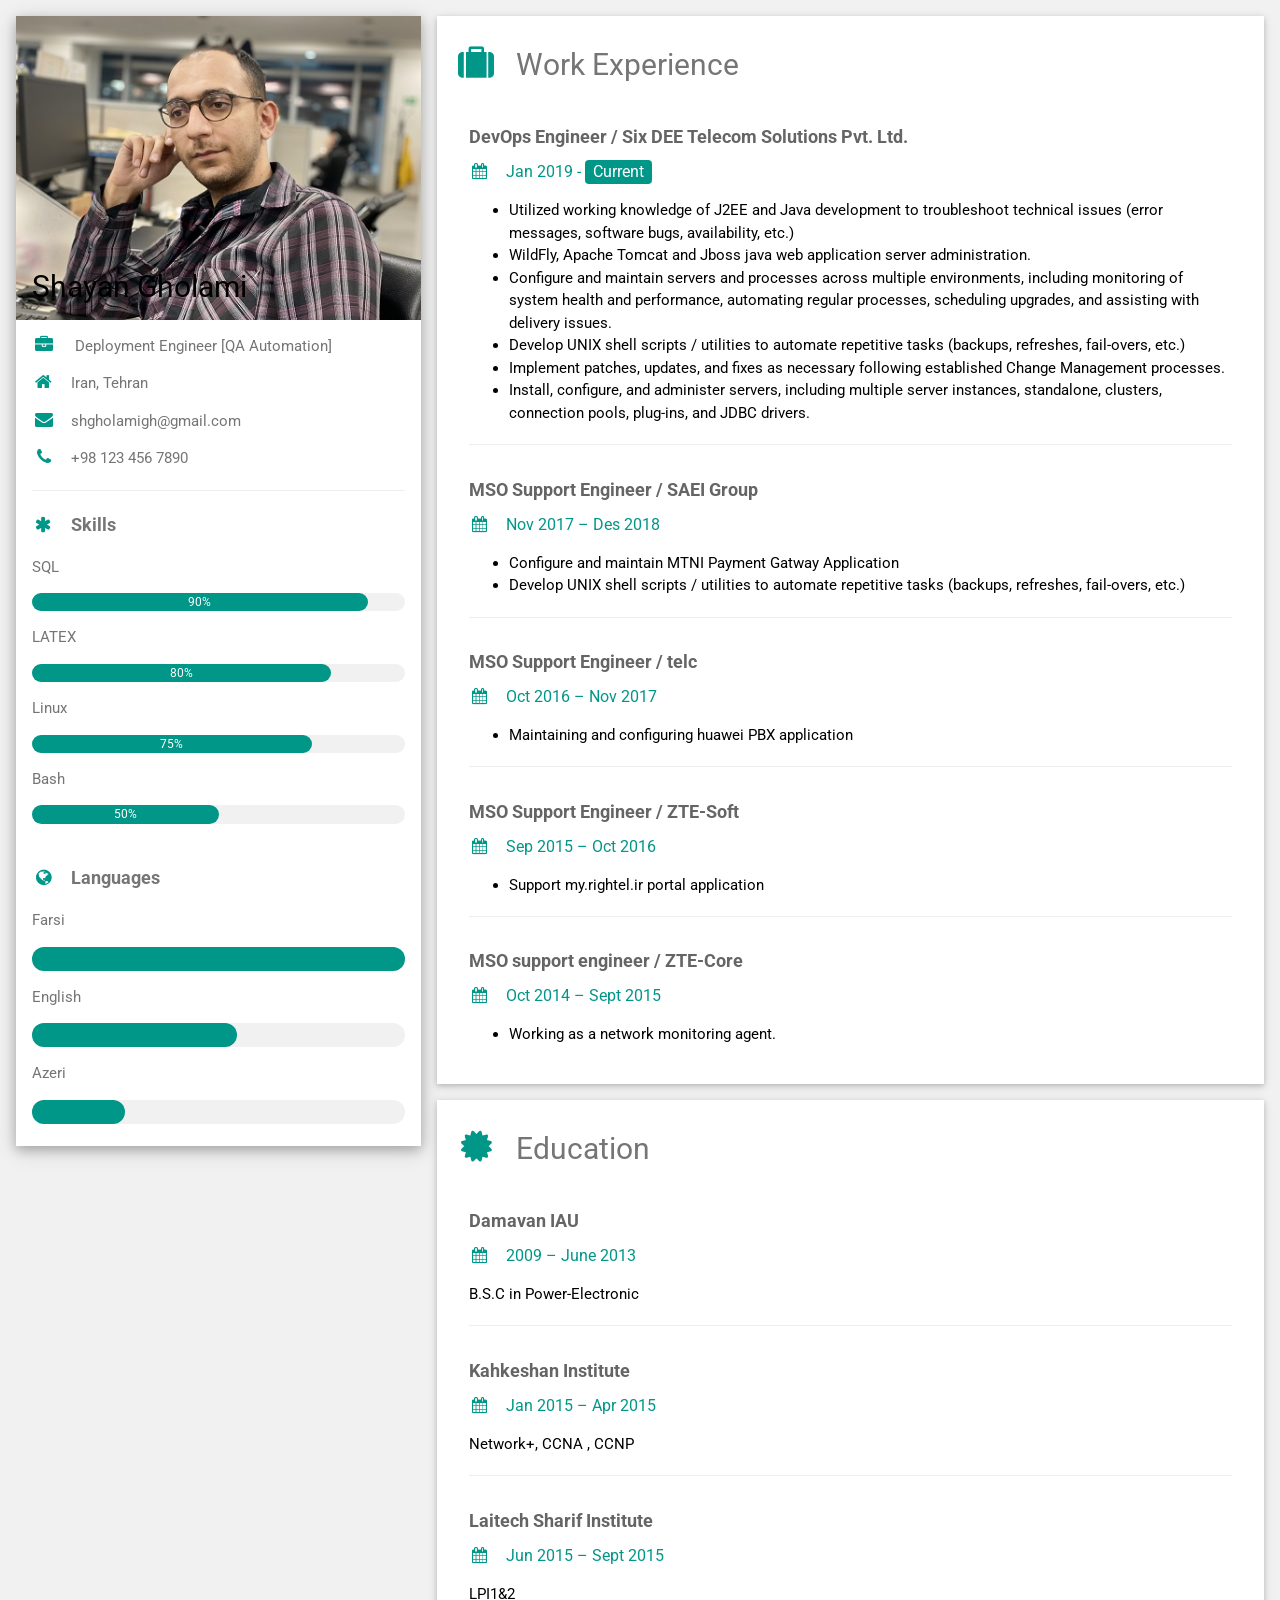
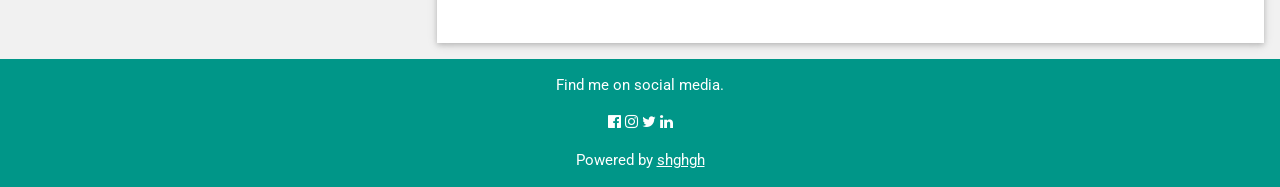
==== index.html @ d0a812c7 "sgg" ====
<!DOCTYPE html>
<html>
  <head>
    <link rel="apple-touch-icon" sizes="180x180" href="img/apple-touch-icon.png">
<link rel="icon" type="image/png" sizes="32x32" href="img/favicon-32x32.png">
<link rel="icon" type="image/png" sizes="16x16" href="img/favicon-16x16.png">
<link rel="manifest" href="/site.webmanifest">
  </head>
<title>sgg</title>
<meta charset="UTF-8">
<meta name="viewport" content="width=device-width, initial-scale=1">
<link rel="stylesheet" href="https://www.w3schools.com/w3css/4/w3.css">
<link rel='stylesheet' href='https://fonts.googleapis.com/css?family=Roboto'>
<link rel="stylesheet" href="https://cdnjs.cloudflare.com/ajax/libs/font-awesome/4.7.0/css/font-awesome.min.css">
<style>
html,body,h1,h2,h3,h4,h5,h6 {font-family: "Roboto", sans-serif}
</style>
<body class="w3-light-grey">

<!-- Page Container -->
<div class="w3-content w3-margin-top" style="max-width:1400px;">

  <!-- The Grid -->
  <div class="w3-row-padding">
  
    <!-- Left Column -->
    <div class="w3-third">
    
      <div class="w3-white w3-text-grey w3-card-4">
        <div class="w3-display-container">
          <img src="shghgh.jpg" style="width:100%" alt="Avatar">
          <div class="w3-display-bottomleft w3-container w3-text-black">
            <h2>Shayan Gholami</h2>
          </div>
        </div>
        <div class="w3-container">
          <p><i class="fa fa-briefcase fa-fw w3-margin-right w3-large w3-text-teal"></i> Deployment Engineer [QA Automation]</p>
          <p><i class="fa fa-home fa-fw w3-margin-right w3-large w3-text-teal"></i>Iran, Tehran</p>
          <p><i class="fa fa-envelope fa-fw w3-margin-right w3-large w3-text-teal"></i>shgholamigh@gmail.com</p>
          <p><i class="fa fa-phone fa-fw w3-margin-right w3-large w3-text-teal"></i>+98 123 456 7890</p>
          <hr>

          <p class="w3-large"><b><i class="fa fa-asterisk fa-fw w3-margin-right w3-text-teal"></i>Skills</b></p>
          <p>SQL</p>
          <div class="w3-light-grey w3-round-xlarge w3-small">
            <div class="w3-container w3-center w3-round-xlarge w3-teal" style="width:90%">90%</div>
          </div>
          <p>LATEX</p>
          <div class="w3-light-grey w3-round-xlarge w3-small">
            <div class="w3-container w3-center w3-round-xlarge w3-teal" style="width:80%">
              <div class="w3-center w3-text-white">80%</div>
            </div>
          </div>
          <p>Linux</p>
          <div class="w3-light-grey w3-round-xlarge w3-small">
            <div class="w3-container w3-center w3-round-xlarge w3-teal" style="width:75%">75%</div>
          </div>
          <p>Bash</p>
          <div class="w3-light-grey w3-round-xlarge w3-small">
            <div class="w3-container w3-center w3-round-xlarge w3-teal" style="width:50%">50%</div>
          </div>
          <br>

          <p class="w3-large w3-text-theme"><b><i class="fa fa-globe fa-fw w3-margin-right w3-text-teal"></i>Languages</b></p>
          <p>Farsi</p>
          <div class="w3-light-grey w3-round-xlarge">
            <div class="w3-round-xlarge w3-teal" style="height:24px;width:100%"></div>
          </div>
          <p>English</p>
          <div class="w3-light-grey w3-round-xlarge">
            <div class="w3-round-xlarge w3-teal" style="height:24px;width:55%"></div>
          </div>
          <p>Azeri</p>
          <div class="w3-light-grey w3-round-xlarge">
            <div class="w3-round-xlarge w3-teal" style="height:24px;width:25%"></div>
          </div>
          <br>
        </div>
      </div><br>

    <!-- End Left Column -->
    </div>

    <!-- Right Column -->
    <div class="w3-twothird">
    
      <div class="w3-container w3-card w3-white w3-margin-bottom">
        <h2 class="w3-text-grey w3-padding-16"><i class="fa fa-suitcase fa-fw w3-margin-right w3-xxlarge w3-text-teal"></i>Work Experience</h2>
        <div class="w3-container">
          <h5 class="w3-opacity"><b>DevOps Engineer / Six DEE Telecom Solutions Pvt. Ltd.</b></h5>
          <h6 class="w3-text-teal"><i class="fa fa-calendar fa-fw w3-margin-right"></i>Jan 2019 - <span class="w3-tag w3-teal w3-round">Current</span></h6>
          <p>
            <ul>
              <li>Utilized working knowledge of J2EE and Java development to troubleshoot technical issues (error messages, software bugs, availability, etc.)</li>
              <li>WildFly, Apache Tomcat and Jboss java web application server administration.</li>
              <li>Configure and maintain servers and processes across multiple environments, including monitoring of system health and performance, automating regular processes, scheduling upgrades, and assisting with delivery issues.</li>
              <li>Develop UNIX shell scripts / utilities to automate repetitive tasks (backups, refreshes, fail-overs, etc.)</li>
              <li>Implement patches, updates, and fixes as necessary following established Change Management processes.</li>
              <li>Install, configure, and administer servers, including multiple server instances, standalone, clusters, connection pools, plug-ins, and JDBC drivers.</li>
            </ul>
          </p>
          <hr>
        </div>
        <div class="w3-container">
          <h5 class="w3-opacity"><b>MSO Support Engineer / SAEI Group</b></h5>
          <h6 class="w3-text-teal"><i class="fa fa-calendar fa-fw w3-margin-right"></i>Nov 2017 – Des 2018</h6>
          <p>
            <ul>
              <li>Configure and maintain MTNI Payment Gatway Application</li>
              <li>Develop UNIX shell scripts / utilities to automate repetitive tasks (backups, refreshes, fail-overs, etc.)</li>
            </ul>
          </p>
          <hr>
        </div>
        <div class="w3-container">
          <h5 class="w3-opacity"><b>MSO Support Engineer / telc</b></h5>
          <h6 class="w3-text-teal"><i class="fa fa-calendar fa-fw w3-margin-right"></i>Oct 2016 – Nov 2017</h6>
          <p>
            <ul>
              <li>Maintaining and configuring huawei PBX application</li>
            </ul>
          </p>
          <hr>
        </div>
        <div class="w3-container">
          <h5 class="w3-opacity"><b>MSO Support Engineer / ZTE-Soft</b></h5>
          <h6 class="w3-text-teal"><i class="fa fa-calendar fa-fw w3-margin-right"></i>Sep 2015 – Oct 2016</h6>
          <p>
            <ul>
              <li>Support my.rightel.ir portal application</li>
            </ul>
          </p>
          <hr>
        </div>
        <div class="w3-container">
          <h5 class="w3-opacity"><b>MSO support engineer / ZTE-Core</b></h5>
          <h6 class="w3-text-teal"><i class="fa fa-calendar fa-fw w3-margin-right"></i>Oct 2014 – Sept 2015</h6>
          <p>
            <ul>
              <li>Working as a network monitoring agent.</li>
            </ul>
          </p><br>
        </div>
      </div>


      <div class="w3-container w3-card w3-white">
        <h2 class="w3-text-grey w3-padding-16"><i class="fa fa-certificate fa-fw w3-margin-right w3-xxlarge w3-text-teal"></i>Education</h2>
        <div class="w3-container">
          <h5 class="w3-opacity"><b>Damavan IAU</b></h5>
          <h6 class="w3-text-teal"><i class="fa fa-calendar fa-fw w3-margin-right"></i>2009 – June 2013</h6>
          <p>B.S.C in Power-Electronic</p>
          <hr>
        </div>
        <div class="w3-container">
          <h5 class="w3-opacity"><b>Kahkeshan Institute</b></h5>
          <h6 class="w3-text-teal"><i class="fa fa-calendar fa-fw w3-margin-right"></i>Jan 2015 – Apr 2015</h6>
          <p>Network+, CCNA , CCNP</p>
          <hr>
        </div>
        <div class="w3-container">
          <h5 class="w3-opacity"><b>Laitech Sharif Institute</b></h5>
          <h6 class="w3-text-teal"><i class="fa fa-calendar fa-fw w3-margin-right"></i>Jun 2015 – Sept 2015</h6>
          <p>LPI1&2</p><br>
        </div>
      </div>

    <!-- End Right Column -->
    </div>
    
  <!-- End Grid -->
  </div>
  
  <!-- End Page Container -->
</div>

<footer class="w3-container w3-teal w3-center w3-margin-top">
  <p>Find me on social media.</p>
  <i class="fa fa-facebook-official w3-hover-opacity"></i>
  <i class="fa fa-instagram w3-hover-opacity"></i>
  <!-- <i class="fa fa-snapchat w3-hover-opacity"></i> -->
  <!-- <i class="fa fa-pinterest-p w3-hover-opacity"></i> -->
  <i class="fa fa-twitter w3-hover-opacity"></i>
  <i class="fa fa-linkedin w3-hover-opacity"></i>
  <p>Powered by <a href="https://shghgh.ir/" target="_blank">shghgh</a></p>
</footer>

</body>
</html>
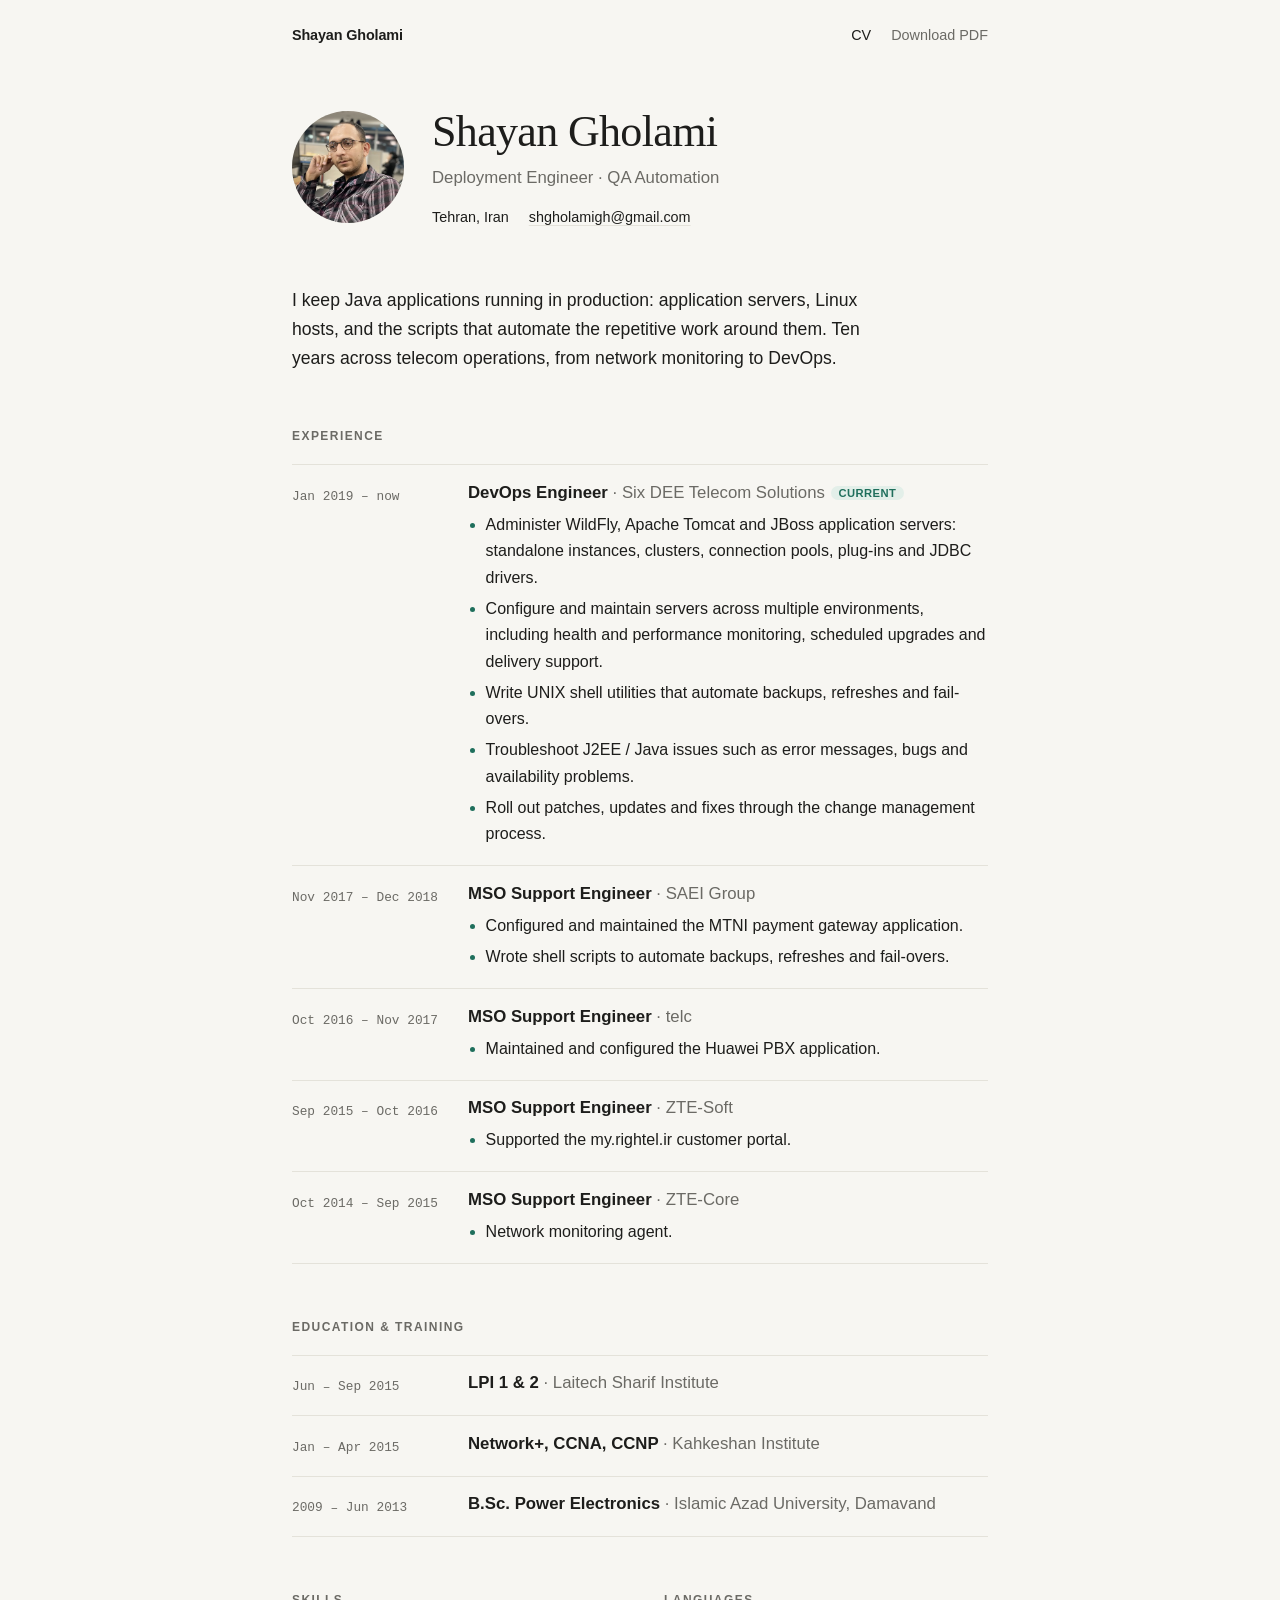
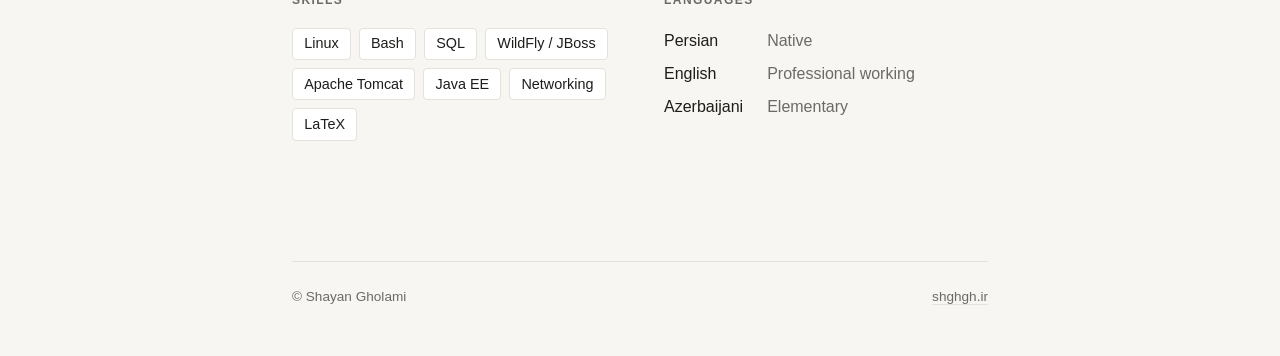
==== commit 494af579: "Rebuild CV as plain HTML/CSS with blog scaffold Drop w3.css, Font Awesome and Google Fonts; one shar" ====
--- a/index.html
+++ b/index.html
@@ -1,189 +1,178 @@
-<!DOCTYPE html>
-<html>
-  <head>
-    <link rel="apple-touch-icon" sizes="180x180" href="img/apple-touch-icon.png">
-<link rel="icon" type="image/png" sizes="32x32" href="img/favicon-32x32.png">
-<link rel="icon" type="image/png" sizes="16x16" href="img/favicon-16x16.png">
-<link rel="manifest" href="/site.webmanifest">
-  </head>
-<title>sgg</title>
-<meta charset="UTF-8">
-<meta name="viewport" content="width=device-width, initial-scale=1">
-<link rel="stylesheet" href="https://www.w3schools.com/w3css/4/w3.css">
-<link rel='stylesheet' href='https://fonts.googleapis.com/css?family=Roboto'>
-<link rel="stylesheet" href="https://cdnjs.cloudflare.com/ajax/libs/font-awesome/4.7.0/css/font-awesome.min.css">
-<style>
-html,body,h1,h2,h3,h4,h5,h6 {font-family: "Roboto", sans-serif}
-</style>
-<body class="w3-light-grey">
+<!doctype html>
+<html lang="en">
+<head>
+  <meta charset="utf-8">
+  <meta name="viewport" content="width=device-width, initial-scale=1">
+  <title>Shayan Gholami · Deployment Engineer</title>
+  <meta name="description" content="Shayan Gholami: deployment and DevOps engineer based in Tehran. Java application servers, Linux, automation.">
+  <meta name="color-scheme" content="light dark">
 
-<!-- Page Container -->
-<div class="w3-content w3-margin-top" style="max-width:1400px;">
+  <meta property="og:title" content="Shayan Gholami">
+  <meta property="og:description" content="Deployment Engineer · QA Automation · Tehran">
+  <meta property="og:type" content="profile">
+  <meta property="og:image" content="img/shayan.jpg">
 
-  <!-- The Grid -->
-  <div class="w3-row-padding">
-  
-    <!-- Left Column -->
-    <div class="w3-third">
-    
-      <div class="w3-white w3-text-grey w3-card-4">
-        <div class="w3-display-container">
-          <img src="shghgh.jpg" style="width:100%" alt="Avatar">
-          <div class="w3-display-bottomleft w3-container w3-text-black">
-            <h2>Shayan Gholami</h2>
-          </div>
-        </div>
-        <div class="w3-container">
-          <p><i class="fa fa-briefcase fa-fw w3-margin-right w3-large w3-text-teal"></i> Deployment Engineer [QA Automation]</p>
-          <p><i class="fa fa-home fa-fw w3-margin-right w3-large w3-text-teal"></i>Iran, Tehran</p>
-          <p><i class="fa fa-envelope fa-fw w3-margin-right w3-large w3-text-teal"></i>shgholamigh@gmail.com</p>
-          <p><i class="fa fa-phone fa-fw w3-margin-right w3-large w3-text-teal"></i>+98 123 456 7890</p>
-          <hr>
+  <link rel="icon" href="img/favicon.ico" sizes="any">
+  <link rel="icon" type="image/png" sizes="32x32" href="img/favicon-32x32.png">
+  <link rel="icon" type="image/png" sizes="16x16" href="img/favicon-16x16.png">
+  <link rel="apple-touch-icon" href="img/apple-touch-icon.png">
+  <link rel="manifest" href="img/site.webmanifest">
 
-          <p class="w3-large"><b><i class="fa fa-asterisk fa-fw w3-margin-right w3-text-teal"></i>Skills</b></p>
-          <p>SQL</p>
-          <div class="w3-light-grey w3-round-xlarge w3-small">
-            <div class="w3-container w3-center w3-round-xlarge w3-teal" style="width:90%">90%</div>
-          </div>
-          <p>LATEX</p>
-          <div class="w3-light-grey w3-round-xlarge w3-small">
-            <div class="w3-container w3-center w3-round-xlarge w3-teal" style="width:80%">
-              <div class="w3-center w3-text-white">80%</div>
-            </div>
-          </div>
-          <p>Linux</p>
-          <div class="w3-light-grey w3-round-xlarge w3-small">
-            <div class="w3-container w3-center w3-round-xlarge w3-teal" style="width:75%">75%</div>
-          </div>
-          <p>Bash</p>
-          <div class="w3-light-grey w3-round-xlarge w3-small">
-            <div class="w3-container w3-center w3-round-xlarge w3-teal" style="width:50%">50%</div>
-          </div>
-          <br>
+  <link rel="stylesheet" href="css/style.css">
+</head>
+<body>
 
-          <p class="w3-large w3-text-theme"><b><i class="fa fa-globe fa-fw w3-margin-right w3-text-teal"></i>Languages</b></p>
-          <p>Farsi</p>
-          <div class="w3-light-grey w3-round-xlarge">
-            <div class="w3-round-xlarge w3-teal" style="height:24px;width:100%"></div>
-          </div>
-          <p>English</p>
-          <div class="w3-light-grey w3-round-xlarge">
-            <div class="w3-round-xlarge w3-teal" style="height:24px;width:55%"></div>
-          </div>
-          <p>Azeri</p>
-          <div class="w3-light-grey w3-round-xlarge">
-            <div class="w3-round-xlarge w3-teal" style="height:24px;width:25%"></div>
-          </div>
-          <br>
-        </div>
-      </div><br>
+  <div class="wrap">
+    <header class="site-header">
+      <a class="home" href="/">Shayan Gholami</a>
+      <nav class="site-nav" aria-label="Main">
+        <a href="/" aria-current="page">CV</a>
+        <!-- Uncomment once the first post is live:
+        <a href="/blog/">Writing</a>
+        -->
+        <a href="#" onclick="window.print(); return false;" class="no-print">Download PDF</a>
+      </nav>
+    </header>
 
-    <!-- End Left Column -->
-    </div>
+    <main>
 
-    <!-- Right Column -->
-    <div class="w3-twothird">
-    
-      <div class="w3-container w3-card w3-white w3-margin-bottom">
-        <h2 class="w3-text-grey w3-padding-16"><i class="fa fa-suitcase fa-fw w3-margin-right w3-xxlarge w3-text-teal"></i>Work Experience</h2>
-        <div class="w3-container">
-          <h5 class="w3-opacity"><b>DevOps Engineer / Six DEE Telecom Solutions Pvt. Ltd.</b></h5>
-          <h6 class="w3-text-teal"><i class="fa fa-calendar fa-fw w3-margin-right"></i>Jan 2019 - <span class="w3-tag w3-teal w3-round">Current</span></h6>
-          <p>
-            <ul>
-              <li>Utilized working knowledge of J2EE and Java development to troubleshoot technical issues (error messages, software bugs, availability, etc.)</li>
-              <li>WildFly, Apache Tomcat and Jboss java web application server administration.</li>
-              <li>Configure and maintain servers and processes across multiple environments, including monitoring of system health and performance, automating regular processes, scheduling upgrades, and assisting with delivery issues.</li>
-              <li>Develop UNIX shell scripts / utilities to automate repetitive tasks (backups, refreshes, fail-overs, etc.)</li>
-              <li>Implement patches, updates, and fixes as necessary following established Change Management processes.</li>
-              <li>Install, configure, and administer servers, including multiple server instances, standalone, clusters, connection pools, plug-ins, and JDBC drivers.</li>
-            </ul>
-          </p>
-          <hr>
-        </div>
-        <div class="w3-container">
-          <h5 class="w3-opacity"><b>MSO Support Engineer / SAEI Group</b></h5>
-          <h6 class="w3-text-teal"><i class="fa fa-calendar fa-fw w3-margin-right"></i>Nov 2017 – Des 2018</h6>
-          <p>
-            <ul>
-              <li>Configure and maintain MTNI Payment Gatway Application</li>
-              <li>Develop UNIX shell scripts / utilities to automate repetitive tasks (backups, refreshes, fail-overs, etc.)</li>
-            </ul>
-          </p>
-          <hr>
-        </div>
-        <div class="w3-container">
-          <h5 class="w3-opacity"><b>MSO Support Engineer / telc</b></h5>
-          <h6 class="w3-text-teal"><i class="fa fa-calendar fa-fw w3-margin-right"></i>Oct 2016 – Nov 2017</h6>
-          <p>
-            <ul>
-              <li>Maintaining and configuring huawei PBX application</li>
-            </ul>
-          </p>
-          <hr>
-        </div>
-        <div class="w3-container">
-          <h5 class="w3-opacity"><b>MSO Support Engineer / ZTE-Soft</b></h5>
-          <h6 class="w3-text-teal"><i class="fa fa-calendar fa-fw w3-margin-right"></i>Sep 2015 – Oct 2016</h6>
-          <p>
-            <ul>
-              <li>Support my.rightel.ir portal application</li>
-            </ul>
-          </p>
-          <hr>
-        </div>
-        <div class="w3-container">
-          <h5 class="w3-opacity"><b>MSO support engineer / ZTE-Core</b></h5>
-          <h6 class="w3-text-teal"><i class="fa fa-calendar fa-fw w3-margin-right"></i>Oct 2014 – Sept 2015</h6>
-          <p>
-            <ul>
-              <li>Working as a network monitoring agent.</li>
-            </ul>
-          </p><br>
+      <div class="intro">
+        <img class="avatar" src="img/shayan.jpg" width="434" height="325" alt="Portrait of Shayan Gholami">
+        <div>
+          <h1>Shayan Gholami</h1>
+          <p class="role">Deployment Engineer · QA Automation</p>
+          <ul class="contact">
+            <li>Tehran, Iran</li>
+            <li><a href="mailto:shgholamigh@gmail.com">shgholamigh@gmail.com</a></li>
+            <!-- <li><a href="tel:+98...">+98 ...</a></li> -->
+            <!-- <li><a href="https://www.linkedin.com/in/...">LinkedIn</a></li> -->
+            <!-- <li><a href="https://github.com/...">GitHub</a></li> -->
+          </ul>
         </div>
       </div>
 
+      <p class="summary">
+        I keep Java applications running in production: application servers, Linux
+        hosts, and the scripts that automate the repetitive work around them. Ten years
+        across telecom operations, from network monitoring to DevOps.
+      </p>
 
-      <div class="w3-container w3-card w3-white">
-        <h2 class="w3-text-grey w3-padding-16"><i class="fa fa-certificate fa-fw w3-margin-right w3-xxlarge w3-text-teal"></i>Education</h2>
-        <div class="w3-container">
-          <h5 class="w3-opacity"><b>Damavan IAU</b></h5>
-          <h6 class="w3-text-teal"><i class="fa fa-calendar fa-fw w3-margin-right"></i>2009 – June 2013</h6>
-          <p>B.S.C in Power-Electronic</p>
-          <hr>
-        </div>
-        <div class="w3-container">
-          <h5 class="w3-opacity"><b>Kahkeshan Institute</b></h5>
-          <h6 class="w3-text-teal"><i class="fa fa-calendar fa-fw w3-margin-right"></i>Jan 2015 – Apr 2015</h6>
-          <p>Network+, CCNA , CCNP</p>
-          <hr>
-        </div>
-        <div class="w3-container">
-          <h5 class="w3-opacity"><b>Laitech Sharif Institute</b></h5>
-          <h6 class="w3-text-teal"><i class="fa fa-calendar fa-fw w3-margin-right"></i>Jun 2015 – Sept 2015</h6>
-          <p>LPI1&2</p><br>
-        </div>
+      <section aria-labelledby="experience">
+        <h2 id="experience">Experience</h2>
+
+        <article class="entry">
+          <span class="when"><time datetime="2019-01">Jan 2019</time> – now</span>
+          <div>
+            <h3>DevOps Engineer <span class="org">· Six DEE Telecom Solutions</span><span class="now">Current</span></h3>
+            <ul>
+              <li>Administer WildFly, Apache Tomcat and JBoss application servers: standalone instances, clusters, connection pools, plug-ins and JDBC drivers.</li>
+              <li>Configure and maintain servers across multiple environments, including health and performance monitoring, scheduled upgrades and delivery support.</li>
+              <li>Write UNIX shell utilities that automate backups, refreshes and fail-overs.</li>
+              <li>Troubleshoot J2EE / Java issues such as error messages, bugs and availability problems.</li>
+              <li>Roll out patches, updates and fixes through the change management process.</li>
+            </ul>
+          </div>
+        </article>
+
+        <article class="entry">
+          <span class="when"><time datetime="2017-11">Nov 2017</time> – <time datetime="2018-12">Dec 2018</time></span>
+          <div>
+            <h3>MSO Support Engineer <span class="org">· SAEI Group</span></h3>
+            <ul>
+              <li>Configured and maintained the MTNI payment gateway application.</li>
+              <li>Wrote shell scripts to automate backups, refreshes and fail-overs.</li>
+            </ul>
+          </div>
+        </article>
+
+        <article class="entry">
+          <span class="when"><time datetime="2016-10">Oct 2016</time> – <time datetime="2017-11">Nov 2017</time></span>
+          <div>
+            <h3>MSO Support Engineer <span class="org">· telc</span></h3>
+            <ul>
+              <li>Maintained and configured the Huawei PBX application.</li>
+            </ul>
+          </div>
+        </article>
+
+        <article class="entry">
+          <span class="when"><time datetime="2015-09">Sep 2015</time> – <time datetime="2016-10">Oct 2016</time></span>
+          <div>
+            <h3>MSO Support Engineer <span class="org">· ZTE-Soft</span></h3>
+            <ul>
+              <li>Supported the my.rightel.ir customer portal.</li>
+            </ul>
+          </div>
+        </article>
+
+        <article class="entry">
+          <span class="when"><time datetime="2014-10">Oct 2014</time> – <time datetime="2015-09">Sep 2015</time></span>
+          <div>
+            <h3>MSO Support Engineer <span class="org">· ZTE-Core</span></h3>
+            <ul>
+              <li>Network monitoring agent.</li>
+            </ul>
+          </div>
+        </article>
+      </section>
+
+      <section aria-labelledby="education">
+        <h2 id="education">Education &amp; Training</h2>
+
+        <article class="entry">
+          <span class="when"><time datetime="2015-06">Jun</time> – <time datetime="2015-09">Sep 2015</time></span>
+          <div>
+            <h3>LPI 1 &amp; 2 <span class="org">· Laitech Sharif Institute</span></h3>
+          </div>
+        </article>
+
+        <article class="entry">
+          <span class="when"><time datetime="2015-01">Jan</time> – <time datetime="2015-04">Apr 2015</time></span>
+          <div>
+            <h3>Network+, CCNA, CCNP <span class="org">· Kahkeshan Institute</span></h3>
+          </div>
+        </article>
+
+        <article class="entry">
+          <span class="when"><time datetime="2009">2009</time> – <time datetime="2013-06">Jun 2013</time></span>
+          <div>
+            <h3>B.Sc. Power Electronics <span class="org">· Islamic Azad University, Damavand</span></h3>
+          </div>
+        </article>
+      </section>
+
+      <div class="columns">
+        <section aria-labelledby="skills">
+          <h2 id="skills">Skills</h2>
+          <ul class="tags">
+            <li>Linux</li>
+            <li>Bash</li>
+            <li>SQL</li>
+            <li>WildFly / JBoss</li>
+            <li>Apache Tomcat</li>
+            <li>Java EE</li>
+            <li>Networking</li>
+            <li>LaTeX</li>
+          </ul>
+        </section>
+
+        <section aria-labelledby="languages">
+          <h2 id="languages">Languages</h2>
+          <dl class="pairs">
+            <dt>Persian</dt><dd>Native</dd>
+            <dt>English</dt><dd>Professional working</dd>
+            <dt>Azerbaijani</dt><dd>Elementary</dd>
+          </dl>
+        </section>
       </div>
 
-    <!-- End Right Column -->
-    </div>
-    
-  <!-- End Grid -->
+    </main>
+
+    <footer class="site-footer">
+      <span>© Shayan Gholami</span>
+      <a href="https://shghgh.ir/">shghgh.ir</a>
+    </footer>
   </div>
-  
-  <!-- End Page Container -->
-</div>
-
-<footer class="w3-container w3-teal w3-center w3-margin-top">
-  <p>Find me on social media.</p>
-  <i class="fa fa-facebook-official w3-hover-opacity"></i>
-  <i class="fa fa-instagram w3-hover-opacity"></i>
-  <!-- <i class="fa fa-snapchat w3-hover-opacity"></i> -->
-  <!-- <i class="fa fa-pinterest-p w3-hover-opacity"></i> -->
-  <i class="fa fa-twitter w3-hover-opacity"></i>
-  <i class="fa fa-linkedin w3-hover-opacity"></i>
-  <p>Powered by <a href="https://shghgh.ir/" target="_blank">shghgh</a></p>
-</footer>
 
 </body>
 </html>
--- a/css/style.css
+++ b/css/style.css
@@ -0,0 +1,330 @@
+/* ----------------------------------------------------------------------------
+   Shayan Gholami — site styles
+   One stylesheet for every page (cv, blog index, posts). No frameworks.
+---------------------------------------------------------------------------- */
+
+:root {
+  --bg: #f7f6f2;
+  --surface: #ffffff;
+  --text: #1d1d1b;
+  --muted: #6b6a65;
+  --line: #e4e2da;
+  --accent: #1f6f5c;
+  --accent-soft: #e3efe9;
+
+  --sans: ui-sans-serif, -apple-system, BlinkMacSystemFont, "Segoe UI", Roboto, "Helvetica Neue", Arial, sans-serif;
+  --serif: "Iowan Old Style", "Palatino Linotype", Palatino, Georgia, serif;
+  --mono: ui-monospace, "SF Mono", Menlo, Consolas, monospace;
+
+  --measure: 46rem;
+  --gutter: 1.25rem;
+}
+
+@media (prefers-color-scheme: dark) {
+  :root {
+    --bg: #151614;
+    --surface: #1c1d1b;
+    --text: #e8e6df;
+    --muted: #9a988f;
+    --line: #2d2e2b;
+    --accent: #6cc3a7;
+    --accent-soft: #1f2e29;
+  }
+}
+
+/* Reset ------------------------------------------------------------------- */
+
+*, *::before, *::after { box-sizing: border-box; }
+* { margin: 0; }
+img { display: block; max-width: 100%; height: auto; }
+
+html { -webkit-text-size-adjust: 100%; }
+
+body {
+  background: var(--bg);
+  color: var(--text);
+  font: 400 1rem/1.65 var(--sans);
+  -webkit-font-smoothing: antialiased;
+  text-rendering: optimizeLegibility;
+}
+
+a {
+  color: inherit;
+  text-decoration: underline;
+  text-decoration-color: var(--line);
+  text-underline-offset: 0.2em;
+  transition: text-decoration-color 0.15s;
+}
+a:hover { text-decoration-color: var(--accent); }
+
+:focus-visible {
+  outline: 2px solid var(--accent);
+  outline-offset: 3px;
+  border-radius: 2px;
+}
+
+::selection { background: var(--accent-soft); }
+
+/* Layout ------------------------------------------------------------------ */
+
+.wrap {
+  max-width: var(--measure);
+  margin-inline: auto;
+  padding-inline: var(--gutter);
+}
+
+.site-header {
+  display: flex;
+  justify-content: space-between;
+  align-items: center;
+  gap: 1rem;
+  padding-block: 1.5rem;
+  font-size: 0.9rem;
+}
+
+.site-header .home {
+  font-weight: 600;
+  text-decoration: none;
+  letter-spacing: -0.01em;
+}
+
+.site-nav { display: flex; gap: 1.25rem; }
+.site-nav a { color: var(--muted); text-decoration: none; }
+.site-nav a:hover,
+.site-nav a[aria-current="page"] { color: var(--text); }
+
+main { padding-block: 2rem 4rem; }
+
+.site-footer {
+  border-top: 1px solid var(--line);
+  padding-block: 1.5rem 3rem;
+  color: var(--muted);
+  font-size: 0.85rem;
+  display: flex;
+  flex-wrap: wrap;
+  justify-content: space-between;
+  gap: 0.5rem;
+}
+
+/* Typography -------------------------------------------------------------- */
+
+h1, h2, h3 { line-height: 1.25; font-weight: 600; }
+
+h1 {
+  font-family: var(--serif);
+  font-size: clamp(2rem, 5vw, 2.75rem);
+  font-weight: 500;
+  letter-spacing: -0.015em;
+}
+
+h2 {
+  font-size: 0.75rem;
+  text-transform: uppercase;
+  letter-spacing: 0.12em;
+  color: var(--muted);
+  margin-bottom: 1.25rem;
+}
+
+h3 { font-size: 1.05rem; }
+
+p + p { margin-top: 1em; }
+
+.muted { color: var(--muted); }
+
+/* Intro ------------------------------------------------------------------- */
+
+.intro {
+  display: grid;
+  grid-template-columns: auto 1fr;
+  gap: 1.75rem;
+  align-items: center;
+  margin-bottom: 3.5rem;
+}
+
+.avatar {
+  width: 112px;
+  height: 112px;
+  border-radius: 50%;
+  object-fit: cover;
+  object-position: 50% 30%;
+  background: var(--line);
+}
+
+.role {
+  margin-top: 0.35rem;
+  font-size: 1.05rem;
+  color: var(--muted);
+}
+
+.contact {
+  list-style: none;
+  padding: 0;
+  display: flex;
+  flex-wrap: wrap;
+  gap: 0.25rem 1.25rem;
+  margin-top: 0.9rem;
+  font-size: 0.9rem;
+}
+
+.summary {
+  font-size: 1.1rem;
+  max-width: 38rem;
+  margin-bottom: 3.5rem;
+}
+
+/* Sections ---------------------------------------------------------------- */
+
+section { margin-bottom: 3.5rem; }
+
+/* A dated entry: date in the left column, content on the right. */
+.entry {
+  display: grid;
+  grid-template-columns: 9.5rem 1fr;
+  gap: 0.25rem 1.5rem;
+  padding-block: 1.1rem;
+  border-top: 1px solid var(--line);
+}
+.entry:last-child { border-bottom: 1px solid var(--line); }
+
+.entry time,
+.entry .when {
+  font-family: var(--mono);
+  font-size: 0.8rem;
+  color: var(--muted);
+  padding-top: 0.2rem;
+  white-space: nowrap;
+}
+
+.entry .org { color: var(--muted); font-weight: 400; }
+
+.entry ul {
+  margin-top: 0.5rem;
+  padding-left: 1.1rem;
+}
+.entry li + li { margin-top: 0.3rem; }
+.entry li::marker { color: var(--accent); }
+
+.entry p { margin-top: 0.25rem; }
+
+.now {
+  display: inline-block;
+  margin-left: 0.4rem;
+  padding: 0 0.45rem;
+  border-radius: 999px;
+  background: var(--accent-soft);
+  color: var(--accent);
+  font-family: var(--sans);
+  font-size: 0.7rem;
+  font-weight: 600;
+  letter-spacing: 0.04em;
+  text-transform: uppercase;
+  vertical-align: 1px;
+}
+
+/* Skills & languages ------------------------------------------------------ */
+
+.columns {
+  display: grid;
+  grid-template-columns: repeat(auto-fit, minmax(14rem, 1fr));
+  gap: 0 3rem;
+}
+
+.tags {
+  list-style: none;
+  padding: 0;
+  display: flex;
+  flex-wrap: wrap;
+  gap: 0.5rem;
+}
+.tags li {
+  padding: 0.2rem 0.7rem;
+  border: 1px solid var(--line);
+  border-radius: 4px;
+  background: var(--surface);
+  font-size: 0.9rem;
+}
+
+.pairs {
+  display: grid;
+  grid-template-columns: auto 1fr;
+  gap: 0.4rem 1.5rem;
+}
+.pairs dd { color: var(--muted); }
+
+/* Blog -------------------------------------------------------------------- */
+
+.post-list { list-style: none; padding: 0; }
+.post-list li {
+  display: grid;
+  grid-template-columns: 7rem 1fr;
+  gap: 1.5rem;
+  padding-block: 0.75rem;
+  border-top: 1px solid var(--line);
+}
+.post-list time { font-family: var(--mono); font-size: 0.8rem; color: var(--muted); padding-top: 0.2rem; }
+
+.post header { margin-bottom: 2.5rem; }
+.post header time { display: block; margin-top: 0.6rem; font-family: var(--mono); font-size: 0.85rem; color: var(--muted); }
+
+.prose { font-size: 1.075rem; line-height: 1.75; }
+.prose > * + * { margin-top: 1.2em; }
+.prose h2 {
+  font-size: 1.35rem;
+  text-transform: none;
+  letter-spacing: -0.01em;
+  color: var(--text);
+  margin: 2.2em 0 0;
+}
+.prose ul, .prose ol { padding-left: 1.3rem; }
+.prose blockquote {
+  border-left: 2px solid var(--accent);
+  padding-left: 1rem;
+  color: var(--muted);
+}
+.prose code {
+  font-family: var(--mono);
+  font-size: 0.88em;
+  background: var(--accent-soft);
+  padding: 0.1em 0.35em;
+  border-radius: 3px;
+}
+.prose pre {
+  background: var(--surface);
+  border: 1px solid var(--line);
+  border-radius: 6px;
+  padding: 1rem;
+  overflow-x: auto;
+  font-size: 0.875rem;
+  line-height: 1.55;
+}
+.prose pre code { background: none; padding: 0; }
+
+/* Small screens ----------------------------------------------------------- */
+
+@media (max-width: 600px) {
+  .intro { grid-template-columns: 1fr; gap: 1.25rem; }
+  .avatar { width: 88px; height: 88px; }
+  .entry,
+  .post-list li { grid-template-columns: 1fr; gap: 0.15rem; }
+}
+
+/* Print: the CV should come out clean on paper / PDF ---------------------- */
+
+@media print {
+  :root {
+    --bg: #fff;
+    --surface: #fff;
+    --text: #000;
+    --muted: #444;
+    --line: #ccc;
+    --accent: #000;
+    --accent-soft: #eee;
+  }
+  @page { margin: 14mm 16mm; }
+  body { font-size: 10pt; }
+  .site-header, .site-footer, .no-print { display: none; }
+  main { padding: 0; }
+  section, .summary, .intro { margin-bottom: 1.5rem; }
+  .entry { break-inside: avoid; padding-block: 0.6rem; }
+  a { text-decoration: none; }
+}
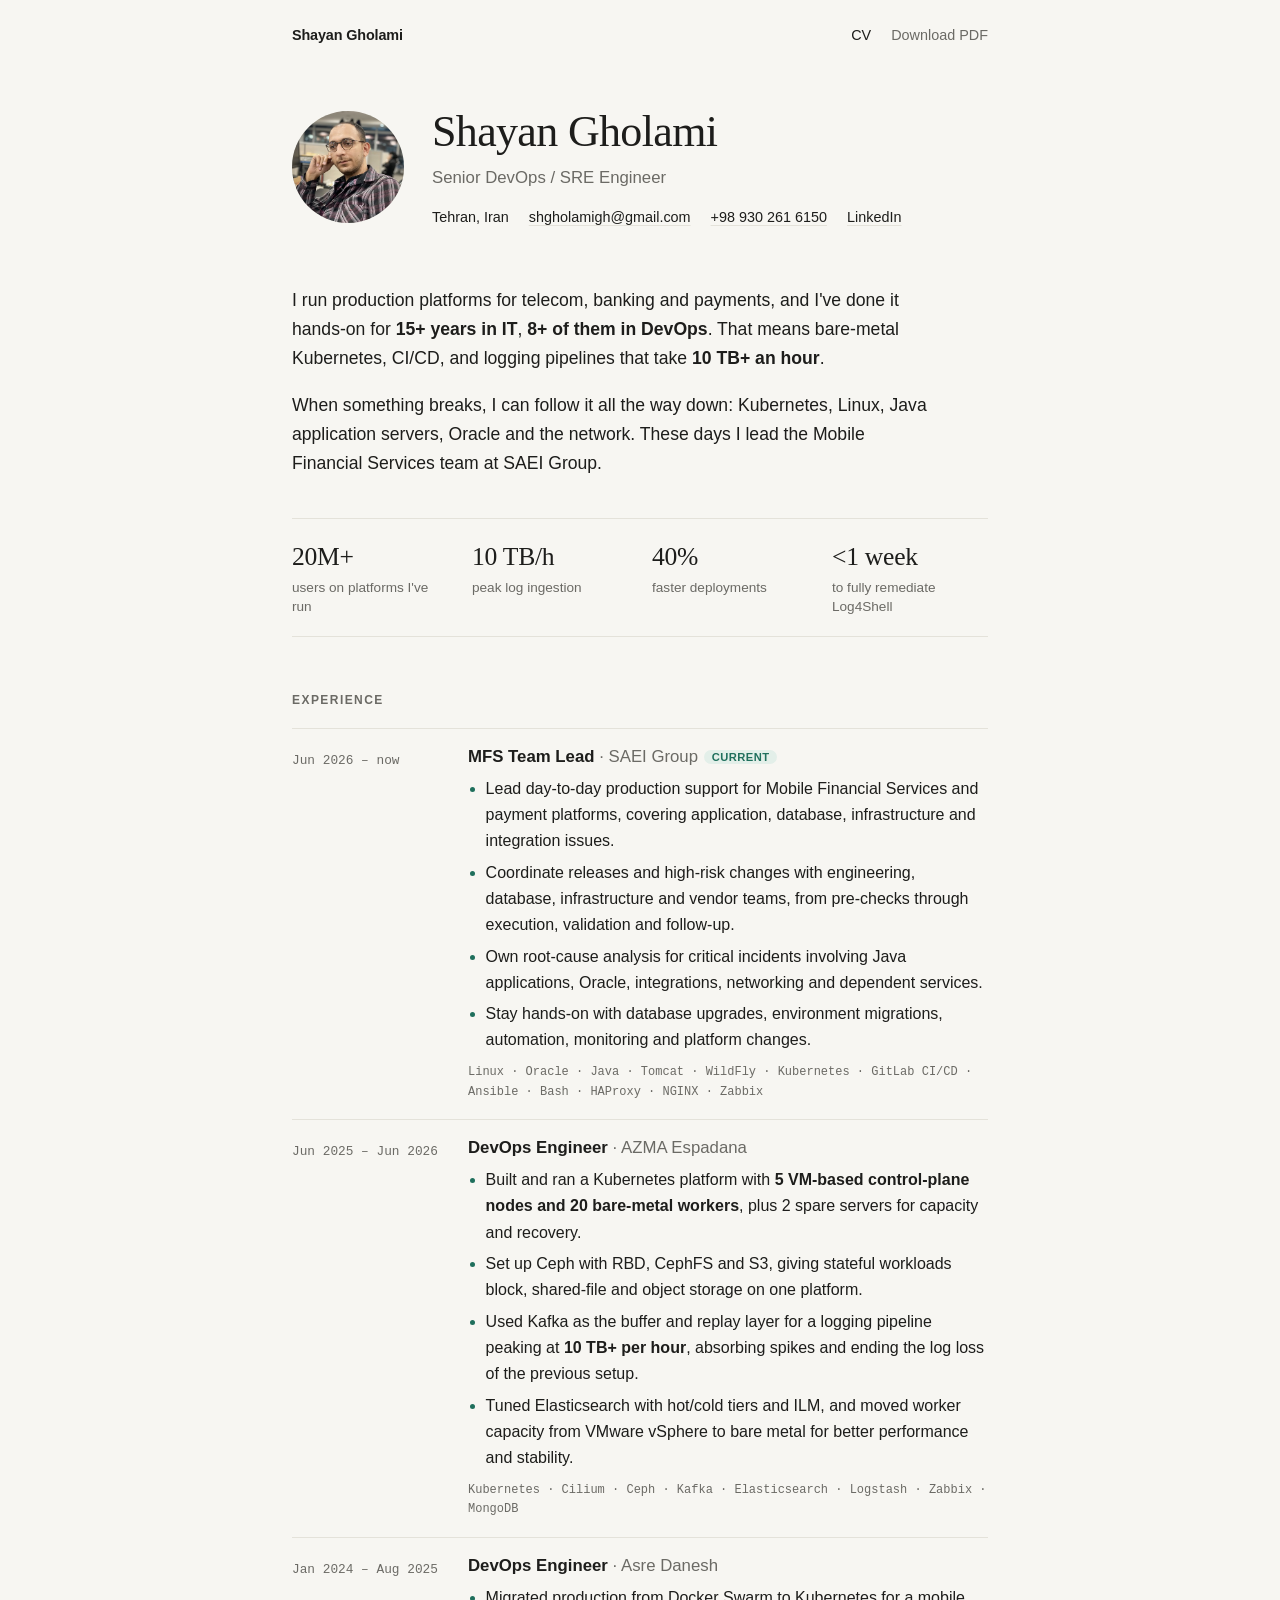
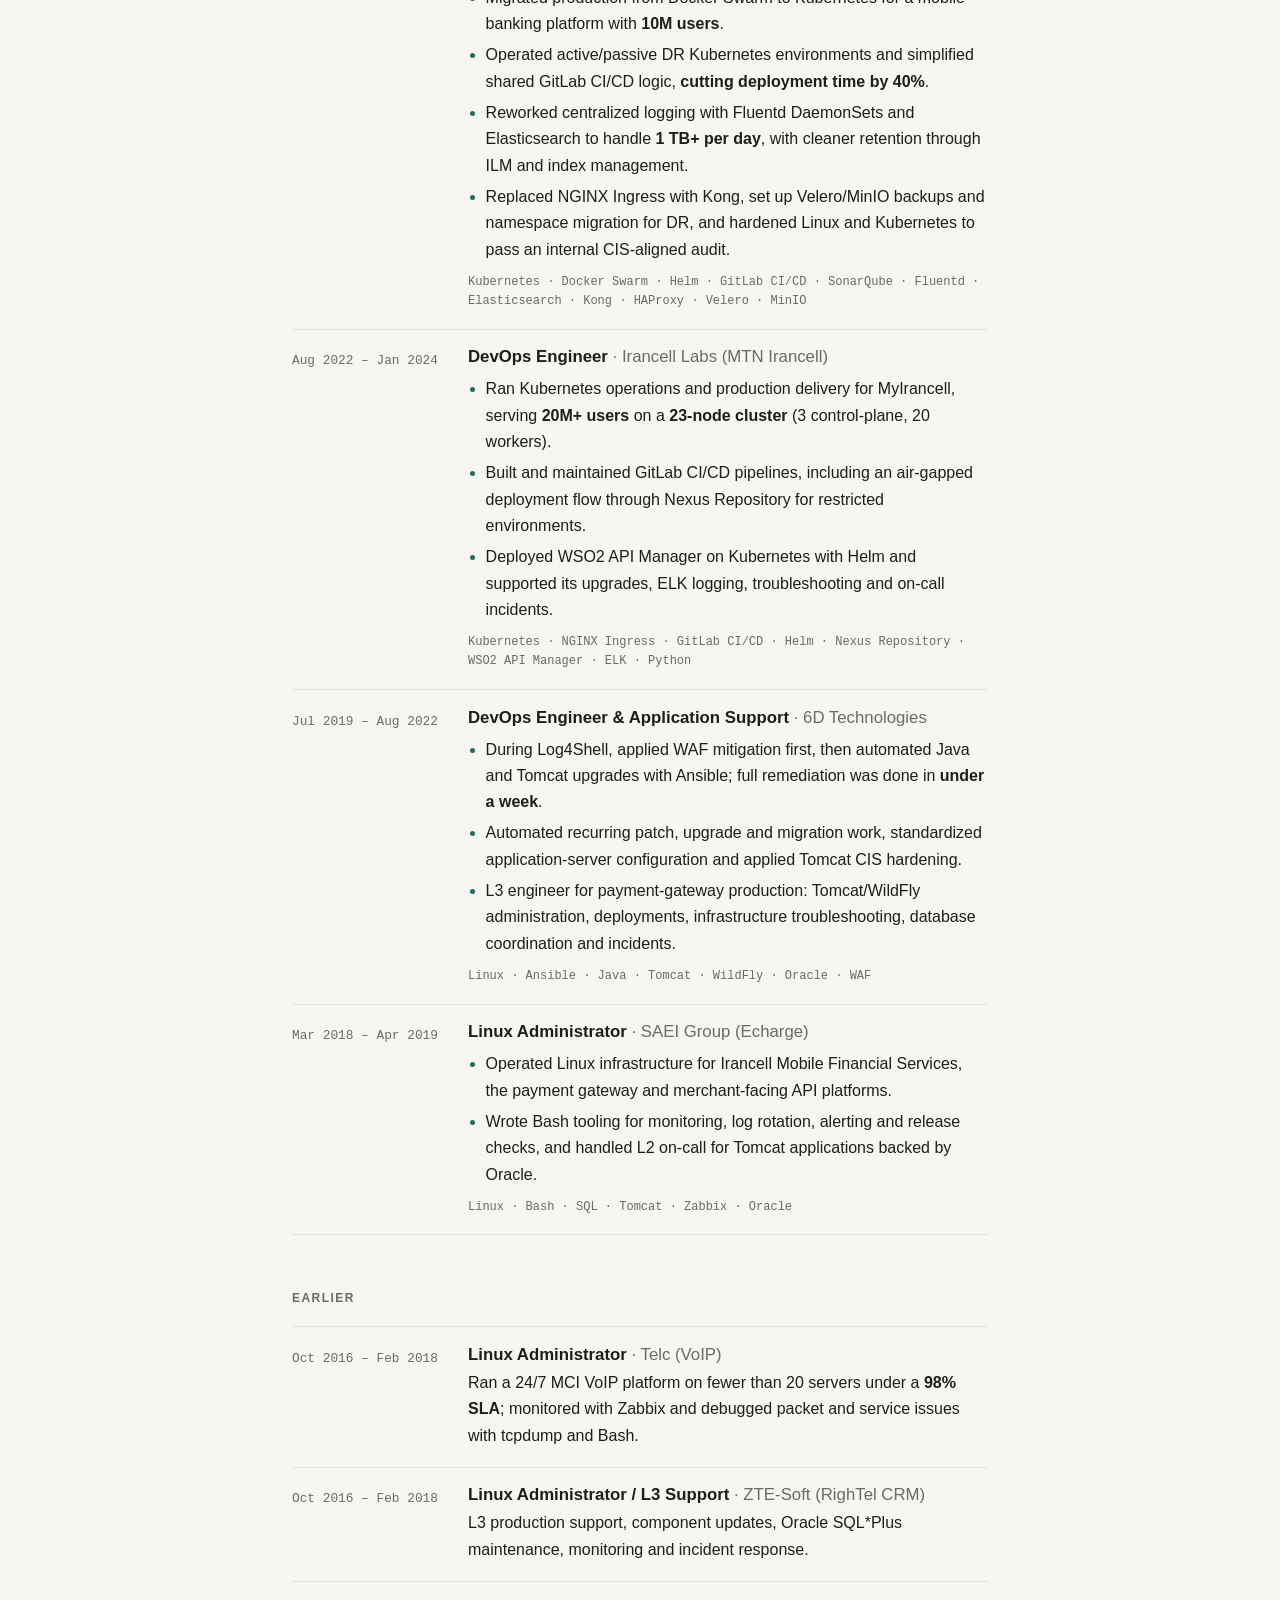
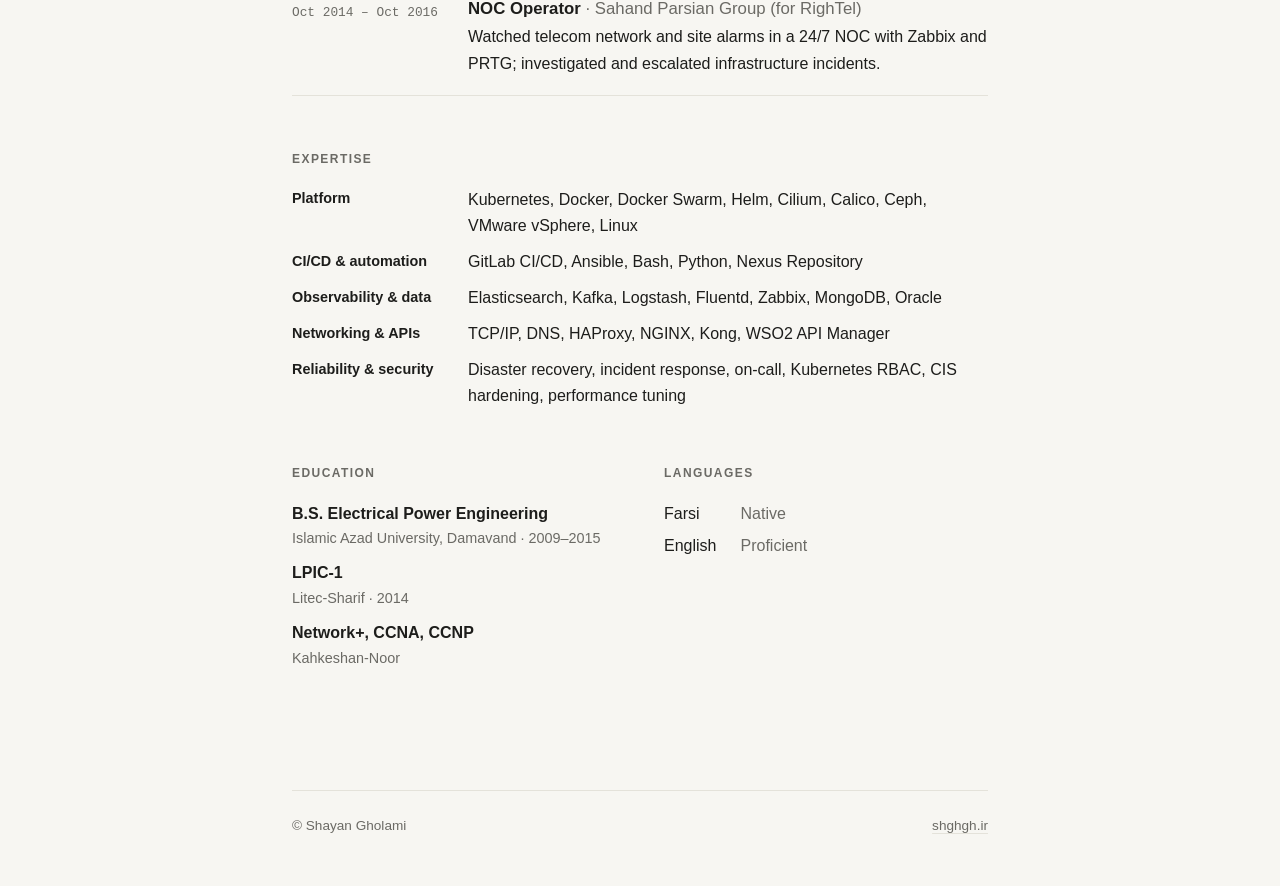
==== commit 506df855: "Update CV content from main.tex Senior DevOps/SRE role, full experience history, headline stats, per" ====
--- a/index.html
+++ b/index.html
@@ -3,12 +3,12 @@
 <head>
   <meta charset="utf-8">
   <meta name="viewport" content="width=device-width, initial-scale=1">
-  <title>Shayan Gholami · Deployment Engineer</title>
-  <meta name="description" content="Shayan Gholami: deployment and DevOps engineer based in Tehran. Java application servers, Linux, automation.">
+  <title>Shayan Gholami · Senior DevOps / SRE Engineer</title>
+  <meta name="description" content="Shayan Gholami: senior DevOps / SRE engineer in Tehran. Kubernetes, CI/CD, observability and production operations for telecom, banking and payment platforms.">
   <meta name="color-scheme" content="light dark">
 
-  <meta property="og:title" content="Shayan Gholami">
-  <meta property="og:description" content="Deployment Engineer · QA Automation · Tehran">
+  <meta property="og:title" content="Shayan Gholami · Senior DevOps / SRE Engineer">
+  <meta property="og:description" content="Kubernetes, CI/CD, observability and production operations for telecom, banking and payment platforms.">
   <meta property="og:type" content="profile">
   <meta property="og:image" content="img/shayan.jpg">
 
@@ -40,128 +40,181 @@
         <img class="avatar" src="img/shayan.jpg" width="434" height="325" alt="Portrait of Shayan Gholami">
         <div>
           <h1>Shayan Gholami</h1>
-          <p class="role">Deployment Engineer · QA Automation</p>
+          <p class="role">Senior DevOps / SRE Engineer</p>
           <ul class="contact">
             <li>Tehran, Iran</li>
             <li><a href="mailto:shgholamigh@gmail.com">shgholamigh@gmail.com</a></li>
-            <!-- <li><a href="tel:+98...">+98 ...</a></li> -->
-            <!-- <li><a href="https://www.linkedin.com/in/...">LinkedIn</a></li> -->
-            <!-- <li><a href="https://github.com/...">GitHub</a></li> -->
+            <li><a href="tel:+989302616150">+98 930 261 6150</a></li>
+            <li><a href="https://www.linkedin.com/in/shayan-gholami-b757b8a7/">LinkedIn</a></li>
           </ul>
         </div>
       </div>
 
-      <p class="summary">
-        I keep Java applications running in production: application servers, Linux
-        hosts, and the scripts that automate the repetitive work around them. Ten years
-        across telecom operations, from network monitoring to DevOps.
-      </p>
+      <div class="summary">
+        <p>
+          I run production platforms for telecom, banking and payments, and I've done it hands-on for
+          <strong>15+ years in IT</strong>, <strong>8+ of them in DevOps</strong>. That means bare-metal
+          Kubernetes, CI/CD, and logging pipelines that take <strong>10&nbsp;TB+ an hour</strong>.
+        </p>
+        <p>
+          When something breaks, I can follow it all the way down: Kubernetes, Linux, Java application
+          servers, Oracle and the network. These days I lead the Mobile Financial Services team at SAEI Group.
+        </p>
+      </div>
+
+      <ul class="stats" aria-label="Highlights">
+        <li><strong>20M+</strong> users on platforms I've run</li>
+        <li><strong>10&nbsp;TB/h</strong> peak log ingestion</li>
+        <li><strong>40%</strong> faster deployments</li>
+        <li><strong>&lt;1 week</strong> to fully remediate Log4Shell</li>
+      </ul>
 
       <section aria-labelledby="experience">
         <h2 id="experience">Experience</h2>
 
         <article class="entry">
-          <span class="when"><time datetime="2019-01">Jan 2019</time> – now</span>
-          <div>
-            <h3>DevOps Engineer <span class="org">· Six DEE Telecom Solutions</span><span class="now">Current</span></h3>
-            <ul>
-              <li>Administer WildFly, Apache Tomcat and JBoss application servers: standalone instances, clusters, connection pools, plug-ins and JDBC drivers.</li>
-              <li>Configure and maintain servers across multiple environments, including health and performance monitoring, scheduled upgrades and delivery support.</li>
-              <li>Write UNIX shell utilities that automate backups, refreshes and fail-overs.</li>
-              <li>Troubleshoot J2EE / Java issues such as error messages, bugs and availability problems.</li>
-              <li>Roll out patches, updates and fixes through the change management process.</li>
-            </ul>
-          </div>
-        </article>
-
-        <article class="entry">
-          <span class="when"><time datetime="2017-11">Nov 2017</time> – <time datetime="2018-12">Dec 2018</time></span>
-          <div>
-            <h3>MSO Support Engineer <span class="org">· SAEI Group</span></h3>
-            <ul>
-              <li>Configured and maintained the MTNI payment gateway application.</li>
-              <li>Wrote shell scripts to automate backups, refreshes and fail-overs.</li>
-            </ul>
-          </div>
-        </article>
-
-        <article class="entry">
-          <span class="when"><time datetime="2016-10">Oct 2016</time> – <time datetime="2017-11">Nov 2017</time></span>
-          <div>
-            <h3>MSO Support Engineer <span class="org">· telc</span></h3>
-            <ul>
-              <li>Maintained and configured the Huawei PBX application.</li>
-            </ul>
-          </div>
-        </article>
-
-        <article class="entry">
-          <span class="when"><time datetime="2015-09">Sep 2015</time> – <time datetime="2016-10">Oct 2016</time></span>
-          <div>
-            <h3>MSO Support Engineer <span class="org">· ZTE-Soft</span></h3>
-            <ul>
-              <li>Supported the my.rightel.ir customer portal.</li>
-            </ul>
-          </div>
-        </article>
-
-        <article class="entry">
-          <span class="when"><time datetime="2014-10">Oct 2014</time> – <time datetime="2015-09">Sep 2015</time></span>
-          <div>
-            <h3>MSO Support Engineer <span class="org">· ZTE-Core</span></h3>
-            <ul>
-              <li>Network monitoring agent.</li>
-            </ul>
+          <span class="when"><time datetime="2026-06">Jun 2026</time> – now</span>
+          <div>
+            <h3>MFS Team Lead <span class="org">· SAEI Group</span><span class="now">Current</span></h3>
+            <ul>
+              <li>Lead day-to-day production support for Mobile Financial Services and payment platforms, covering application, database, infrastructure and integration issues.</li>
+              <li>Coordinate releases and high-risk changes with engineering, database, infrastructure and vendor teams, from pre-checks through execution, validation and follow-up.</li>
+              <li>Own root-cause analysis for critical incidents involving Java applications, Oracle, integrations, networking and dependent services.</li>
+              <li>Stay hands-on with database upgrades, environment migrations, automation, monitoring and platform changes.</li>
+            </ul>
+            <p class="tech">Linux · Oracle · Java · Tomcat · WildFly · Kubernetes · GitLab CI/CD · Ansible · Bash · HAProxy · NGINX · Zabbix</p>
+          </div>
+        </article>
+
+        <article class="entry">
+          <span class="when"><time datetime="2025-06">Jun 2025</time> – <time datetime="2026-06">Jun 2026</time></span>
+          <div>
+            <h3>DevOps Engineer <span class="org">· AZMA Espadana</span></h3>
+            <ul>
+              <li>Built and ran a Kubernetes platform with <strong>5 VM-based control-plane nodes and 20 bare-metal workers</strong>, plus 2 spare servers for capacity and recovery.</li>
+              <li>Set up Ceph with RBD, CephFS and S3, giving stateful workloads block, shared-file and object storage on one platform.</li>
+              <li>Used Kafka as the buffer and replay layer for a logging pipeline peaking at <strong>10&nbsp;TB+ per hour</strong>, absorbing spikes and ending the log loss of the previous setup.</li>
+              <li>Tuned Elasticsearch with hot/cold tiers and ILM, and moved worker capacity from VMware vSphere to bare metal for better performance and stability.</li>
+            </ul>
+            <p class="tech">Kubernetes · Cilium · Ceph · Kafka · Elasticsearch · Logstash · Zabbix · MongoDB</p>
+          </div>
+        </article>
+
+        <article class="entry">
+          <span class="when"><time datetime="2024-01">Jan 2024</time> – <time datetime="2025-08">Aug 2025</time></span>
+          <div>
+            <h3>DevOps Engineer <span class="org">· Asre Danesh</span></h3>
+            <ul>
+              <li>Migrated production from Docker Swarm to Kubernetes for a mobile banking platform with <strong>10M users</strong>.</li>
+              <li>Operated active/passive DR Kubernetes environments and simplified shared GitLab CI/CD logic, <strong>cutting deployment time by 40%</strong>.</li>
+              <li>Reworked centralized logging with Fluentd DaemonSets and Elasticsearch to handle <strong>1&nbsp;TB+ per day</strong>, with cleaner retention through ILM and index management.</li>
+              <li>Replaced NGINX Ingress with Kong, set up Velero/MinIO backups and namespace migration for DR, and hardened Linux and Kubernetes to pass an internal CIS-aligned audit.</li>
+            </ul>
+            <p class="tech">Kubernetes · Docker Swarm · Helm · GitLab CI/CD · SonarQube · Fluentd · Elasticsearch · Kong · HAProxy · Velero · MinIO</p>
+          </div>
+        </article>
+
+        <article class="entry">
+          <span class="when"><time datetime="2022-08">Aug 2022</time> – <time datetime="2024-01">Jan 2024</time></span>
+          <div>
+            <h3>DevOps Engineer <span class="org">· Irancell Labs (MTN Irancell)</span></h3>
+            <ul>
+              <li>Ran Kubernetes operations and production delivery for MyIrancell, serving <strong>20M+ users</strong> on a <strong>23-node cluster</strong> (3 control-plane, 20 workers).</li>
+              <li>Built and maintained GitLab CI/CD pipelines, including an air-gapped deployment flow through Nexus Repository for restricted environments.</li>
+              <li>Deployed WSO2 API Manager on Kubernetes with Helm and supported its upgrades, ELK logging, troubleshooting and on-call incidents.</li>
+            </ul>
+            <p class="tech">Kubernetes · NGINX Ingress · GitLab CI/CD · Helm · Nexus Repository · WSO2 API Manager · ELK · Python</p>
+          </div>
+        </article>
+
+        <article class="entry">
+          <span class="when"><time datetime="2019-07">Jul 2019</time> – <time datetime="2022-08">Aug 2022</time></span>
+          <div>
+            <h3>DevOps Engineer &amp; Application Support <span class="org">· 6D Technologies</span></h3>
+            <ul>
+              <li>During Log4Shell, applied WAF mitigation first, then automated Java and Tomcat upgrades with Ansible; full remediation was done in <strong>under a week</strong>.</li>
+              <li>Automated recurring patch, upgrade and migration work, standardized application-server configuration and applied Tomcat CIS hardening.</li>
+              <li>L3 engineer for payment-gateway production: Tomcat/WildFly administration, deployments, infrastructure troubleshooting, database coordination and incidents.</li>
+            </ul>
+            <p class="tech">Linux · Ansible · Java · Tomcat · WildFly · Oracle · WAF</p>
+          </div>
+        </article>
+
+        <article class="entry">
+          <span class="when"><time datetime="2018-03">Mar 2018</time> – <time datetime="2019-04">Apr 2019</time></span>
+          <div>
+            <h3>Linux Administrator <span class="org">· SAEI Group (Echarge)</span></h3>
+            <ul>
+              <li>Operated Linux infrastructure for Irancell Mobile Financial Services, the payment gateway and merchant-facing API platforms.</li>
+              <li>Wrote Bash tooling for monitoring, log rotation, alerting and release checks, and handled L2 on-call for Tomcat applications backed by Oracle.</li>
+            </ul>
+            <p class="tech">Linux · Bash · SQL · Tomcat · Zabbix · Oracle</p>
           </div>
         </article>
       </section>
 
-      <section aria-labelledby="education">
-        <h2 id="education">Education &amp; Training</h2>
-
-        <article class="entry">
-          <span class="when"><time datetime="2015-06">Jun</time> – <time datetime="2015-09">Sep 2015</time></span>
-          <div>
-            <h3>LPI 1 &amp; 2 <span class="org">· Laitech Sharif Institute</span></h3>
-          </div>
-        </article>
-
-        <article class="entry">
-          <span class="when"><time datetime="2015-01">Jan</time> – <time datetime="2015-04">Apr 2015</time></span>
-          <div>
-            <h3>Network+, CCNA, CCNP <span class="org">· Kahkeshan Institute</span></h3>
-          </div>
-        </article>
-
-        <article class="entry">
-          <span class="when"><time datetime="2009">2009</time> – <time datetime="2013-06">Jun 2013</time></span>
-          <div>
-            <h3>B.Sc. Power Electronics <span class="org">· Islamic Azad University, Damavand</span></h3>
+      <section aria-labelledby="earlier">
+        <h2 id="earlier">Earlier</h2>
+
+        <article class="entry">
+          <span class="when"><time datetime="2016-10">Oct 2016</time> – <time datetime="2018-02">Feb 2018</time></span>
+          <div>
+            <h3>Linux Administrator <span class="org">· Telc (VoIP)</span></h3>
+            <p>Ran a 24/7 MCI VoIP platform on fewer than 20 servers under a <strong>98% SLA</strong>; monitored with Zabbix and debugged packet and service issues with tcpdump and Bash.</p>
+          </div>
+        </article>
+
+        <article class="entry">
+          <span class="when"><time datetime="2016-10">Oct 2016</time> – <time datetime="2018-02">Feb 2018</time></span>
+          <div>
+            <h3>Linux Administrator / L3 Support <span class="org">· ZTE-Soft (RighTel CRM)</span></h3>
+            <p>L3 production support, component updates, Oracle SQL*Plus maintenance, monitoring and incident response.</p>
+          </div>
+        </article>
+
+        <article class="entry">
+          <span class="when"><time datetime="2014-10">Oct 2014</time> – <time datetime="2016-10">Oct 2016</time></span>
+          <div>
+            <h3>NOC Operator <span class="org">· Sahand Parsian Group (for RighTel)</span></h3>
+            <p>Watched telecom network and site alarms in a 24/7 NOC with Zabbix and PRTG; investigated and escalated infrastructure incidents.</p>
           </div>
         </article>
       </section>
 
+      <section aria-labelledby="expertise">
+        <h2 id="expertise">Expertise</h2>
+        <dl class="skills">
+          <dt>Platform</dt>
+          <dd>Kubernetes, Docker, Docker Swarm, Helm, Cilium, Calico, Ceph, VMware vSphere, Linux</dd>
+          <dt>CI/CD &amp; automation</dt>
+          <dd>GitLab CI/CD, Ansible, Bash, Python, Nexus Repository</dd>
+          <dt>Observability &amp; data</dt>
+          <dd>Elasticsearch, Kafka, Logstash, Fluentd, Zabbix, MongoDB, Oracle</dd>
+          <dt>Networking &amp; APIs</dt>
+          <dd>TCP/IP, DNS, HAProxy, NGINX, Kong, WSO2 API Manager</dd>
+          <dt>Reliability &amp; security</dt>
+          <dd>Disaster recovery, incident response, on-call, Kubernetes RBAC, CIS hardening, performance tuning</dd>
+        </dl>
+      </section>
+
       <div class="columns">
-        <section aria-labelledby="skills">
-          <h2 id="skills">Skills</h2>
-          <ul class="tags">
-            <li>Linux</li>
-            <li>Bash</li>
-            <li>SQL</li>
-            <li>WildFly / JBoss</li>
-            <li>Apache Tomcat</li>
-            <li>Java EE</li>
-            <li>Networking</li>
-            <li>LaTeX</li>
-          </ul>
+        <section aria-labelledby="education">
+          <h2 id="education">Education</h2>
+          <dl class="stack">
+            <dt>B.S. Electrical Power Engineering</dt>
+            <dd>Islamic Azad University, Damavand · 2009&#8288;–&#8288;2015</dd>
+            <dt>LPIC-1</dt>
+            <dd>Litec-Sharif · 2014</dd>
+            <dt>Network+, CCNA, CCNP</dt>
+            <dd>Kahkeshan-Noor</dd>
+          </dl>
         </section>
 
         <section aria-labelledby="languages">
           <h2 id="languages">Languages</h2>
           <dl class="pairs">
-            <dt>Persian</dt><dd>Native</dd>
-            <dt>English</dt><dd>Professional working</dd>
-            <dt>Azerbaijani</dt><dd>Elementary</dd>
+            <dt>Farsi</dt><dd>Native</dd>
+            <dt>English</dt><dd>Proficient</dd>
           </dl>
         </section>
       </div>
--- a/css/style.css
+++ b/css/style.css
@@ -168,8 +168,34 @@
 
 .summary {
   font-size: 1.1rem;
-  max-width: 38rem;
+  max-width: 40rem;
+  margin-bottom: 2.5rem;
+}
+
+strong { font-weight: 600; }
+
+/* Four headline numbers under the summary. */
+.stats {
+  list-style: none;
+  padding: 0;
+  display: grid;
+  grid-template-columns: repeat(4, 1fr);
+  gap: 1.5rem;
   margin-bottom: 3.5rem;
+  padding-block: 1.25rem;
+  border-block: 1px solid var(--line);
+  font-size: 0.85rem;
+  line-height: 1.4;
+  color: var(--muted);
+}
+.stats strong {
+  display: block;
+  margin-bottom: 0.2rem;
+  font-family: var(--serif);
+  font-size: 1.6rem;
+  font-weight: 500;
+  color: var(--text);
+  letter-spacing: -0.01em;
 }
 
 /* Sections ---------------------------------------------------------------- */
@@ -205,6 +231,14 @@
 .entry li::marker { color: var(--accent); }
 
 .entry p { margin-top: 0.25rem; }
+
+.entry .tech {
+  margin-top: 0.6rem;
+  font-family: var(--mono);
+  font-size: 0.75rem;
+  line-height: 1.6;
+  color: var(--muted);
+}
 
 .now {
   display: inline-block;
@@ -229,20 +263,13 @@
   gap: 0 3rem;
 }
 
-.tags {
-  list-style: none;
-  padding: 0;
-  display: flex;
-  flex-wrap: wrap;
-  gap: 0.5rem;
-}
-.tags li {
-  padding: 0.2rem 0.7rem;
-  border: 1px solid var(--line);
-  border-radius: 4px;
-  background: var(--surface);
-  font-size: 0.9rem;
-}
+/* Same left column as .entry so everything lines up. */
+.skills {
+  display: grid;
+  grid-template-columns: 9.5rem 1fr;
+  gap: 0.6rem 1.5rem;
+}
+.skills dt { font-weight: 600; font-size: 0.9rem; padding-top: 0.05rem; }
 
 .pairs {
   display: grid;
@@ -250,6 +277,10 @@
   gap: 0.4rem 1.5rem;
 }
 .pairs dd { color: var(--muted); }
+
+.stack dt { font-weight: 600; }
+.stack dd { color: var(--muted); font-size: 0.9rem; }
+.stack dd + dt { margin-top: 0.6rem; }
 
 /* Blog -------------------------------------------------------------------- */
 
@@ -305,7 +336,10 @@
   .intro { grid-template-columns: 1fr; gap: 1.25rem; }
   .avatar { width: 88px; height: 88px; }
   .entry,
+  .skills,
   .post-list li { grid-template-columns: 1fr; gap: 0.15rem; }
+  .skills dd + dt { margin-top: 0.6rem; }
+  .stats { grid-template-columns: repeat(2, 1fr); }
 }
 
 /* Print: the CV should come out clean on paper / PDF ---------------------- */
@@ -320,11 +354,25 @@
     --accent: #000;
     --accent-soft: #eee;
   }
-  @page { margin: 14mm 16mm; }
-  body { font-size: 10pt; }
-  .site-header, .site-footer, .no-print { display: none; }
+  @page { margin: 12mm 14mm; }
+  /* Everything is sized in rem, so shrinking the root scales the whole page. */
+  html { font-size: 8pt; }
+  body { line-height: 1.45; }
+  h2 { margin-bottom: 0.6rem; }
+  .wrap, .summary { max-width: none; padding: 0; }
+  .entry { grid-template-columns: 9.5rem 1fr; gap: 0 1.25rem; }
+  .entry ul { margin-top: 0.25rem; }
+  .entry li + li { margin-top: 0.1rem; }
+  .entry .tech { margin-top: 0.3rem; }
+  .entry li, .entry h3 { break-inside: avoid; }
+  .entry h3 { break-after: avoid; }
+  .skills { grid-template-columns: 9.5rem 1fr; gap: 0.2rem 1.25rem; }
+  .site-header, .site-footer, .no-print, .avatar { display: none; }
+  .intro { grid-template-columns: 1fr; }
+  .stats { padding-block: 0.6rem; }
+  .stats strong { font-size: 1.25rem; }
   main { padding: 0; }
-  section, .summary, .intro { margin-bottom: 1.5rem; }
-  .entry { break-inside: avoid; padding-block: 0.6rem; }
+  section, .summary, .intro { margin-bottom: 1.25rem; }
+  .entry { padding-block: 0.5rem; }
   a { text-decoration: none; }
 }
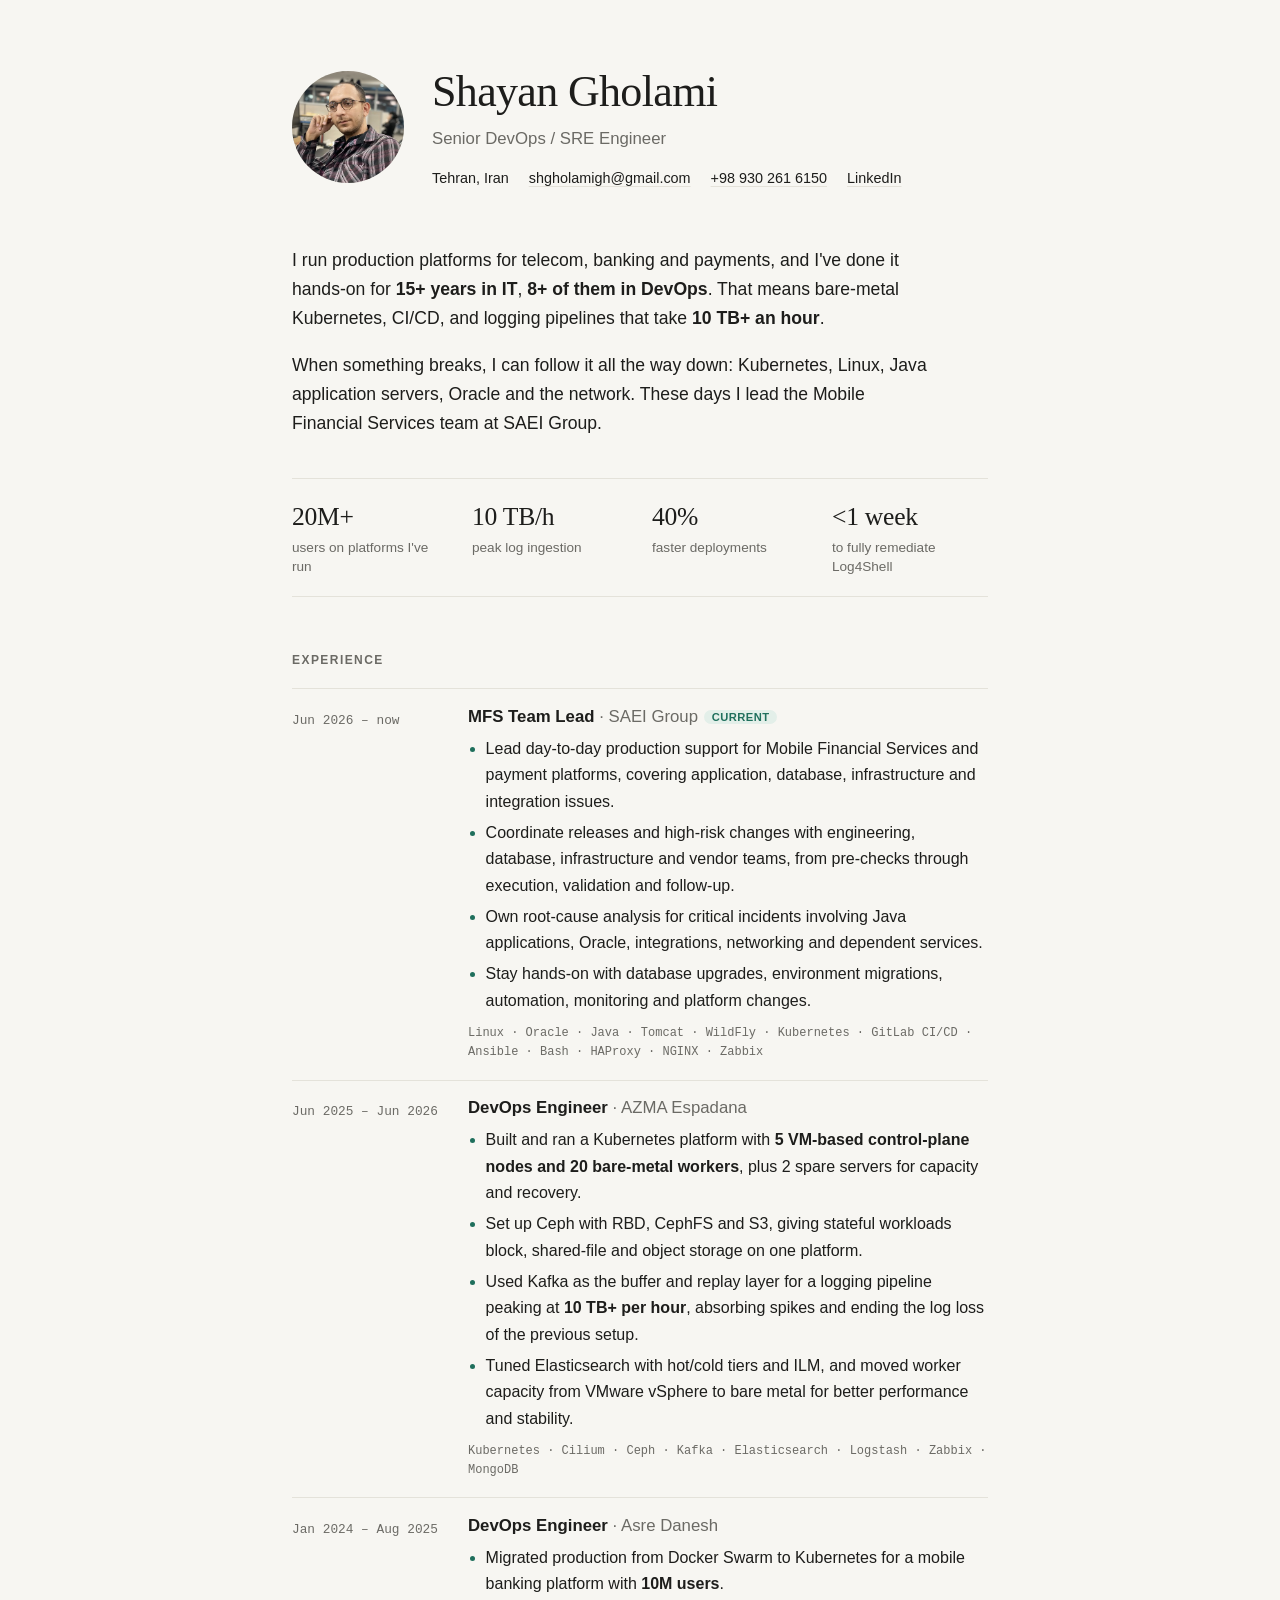
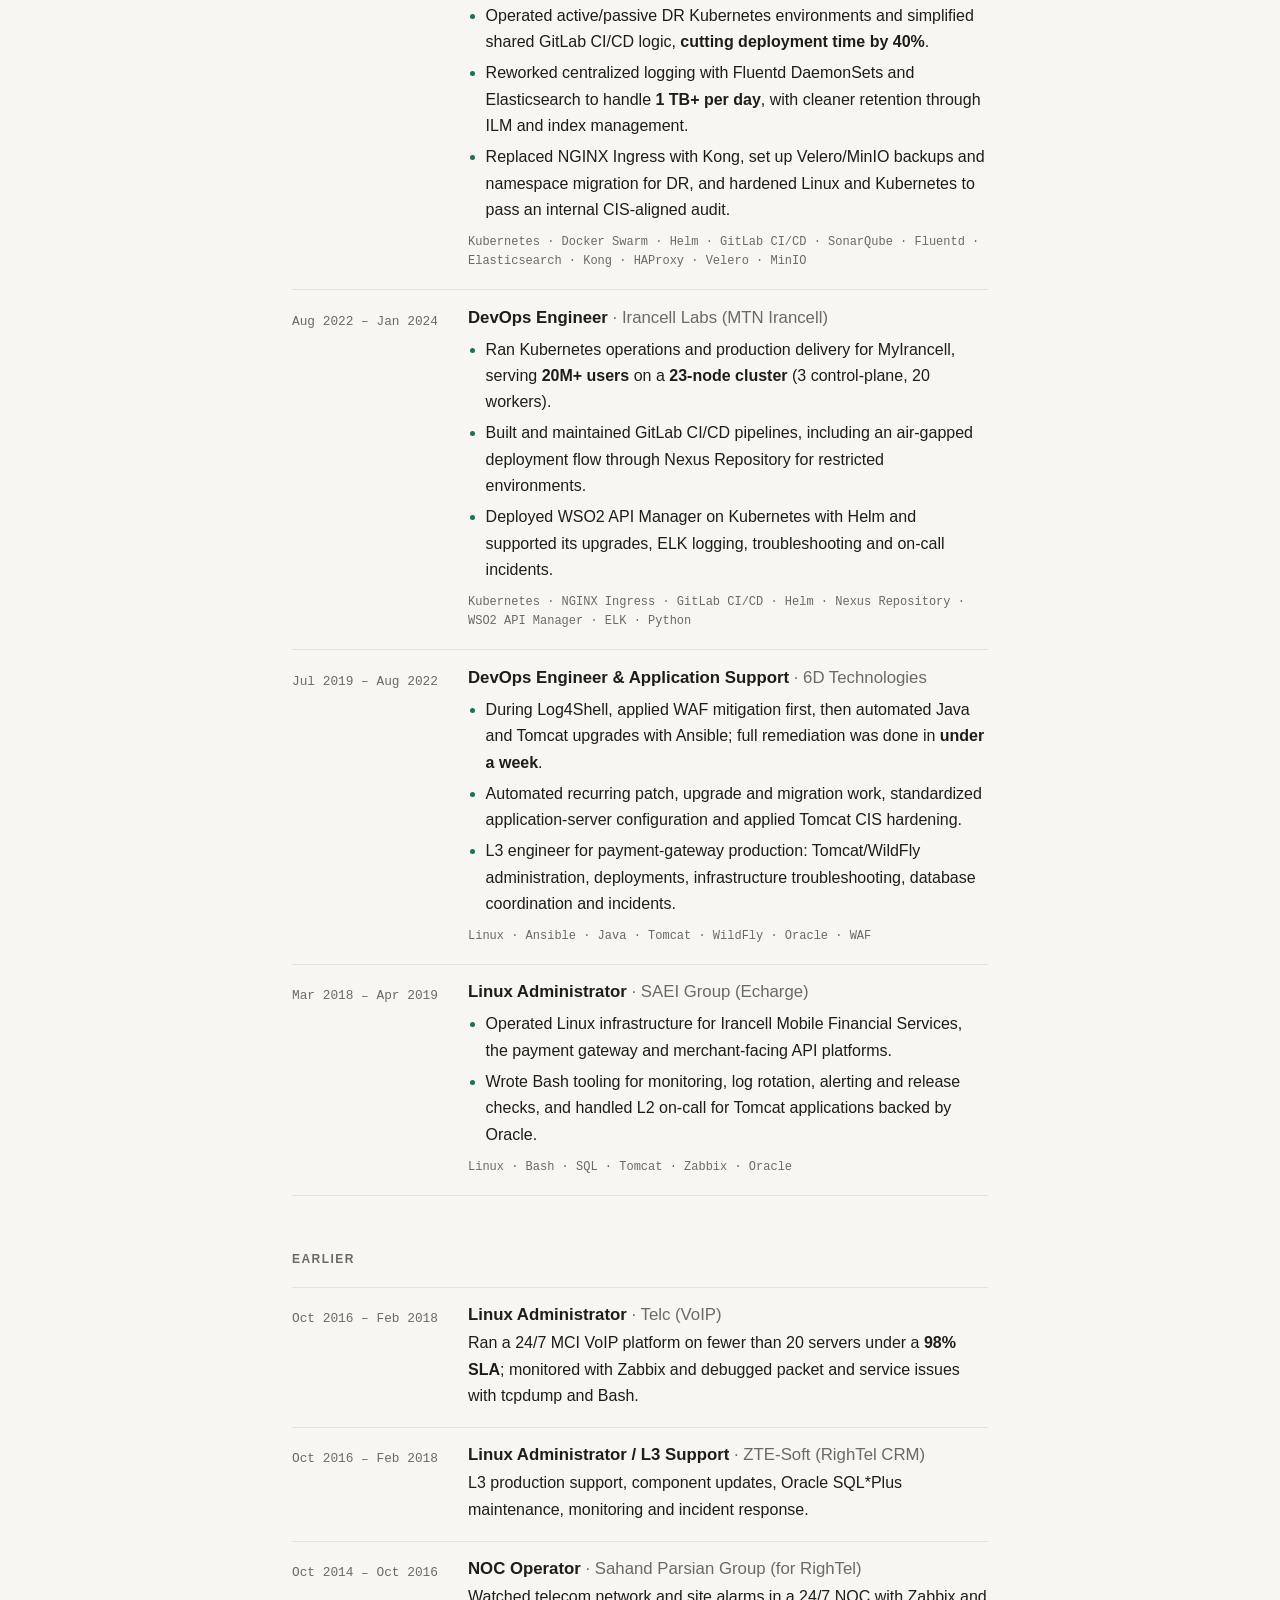
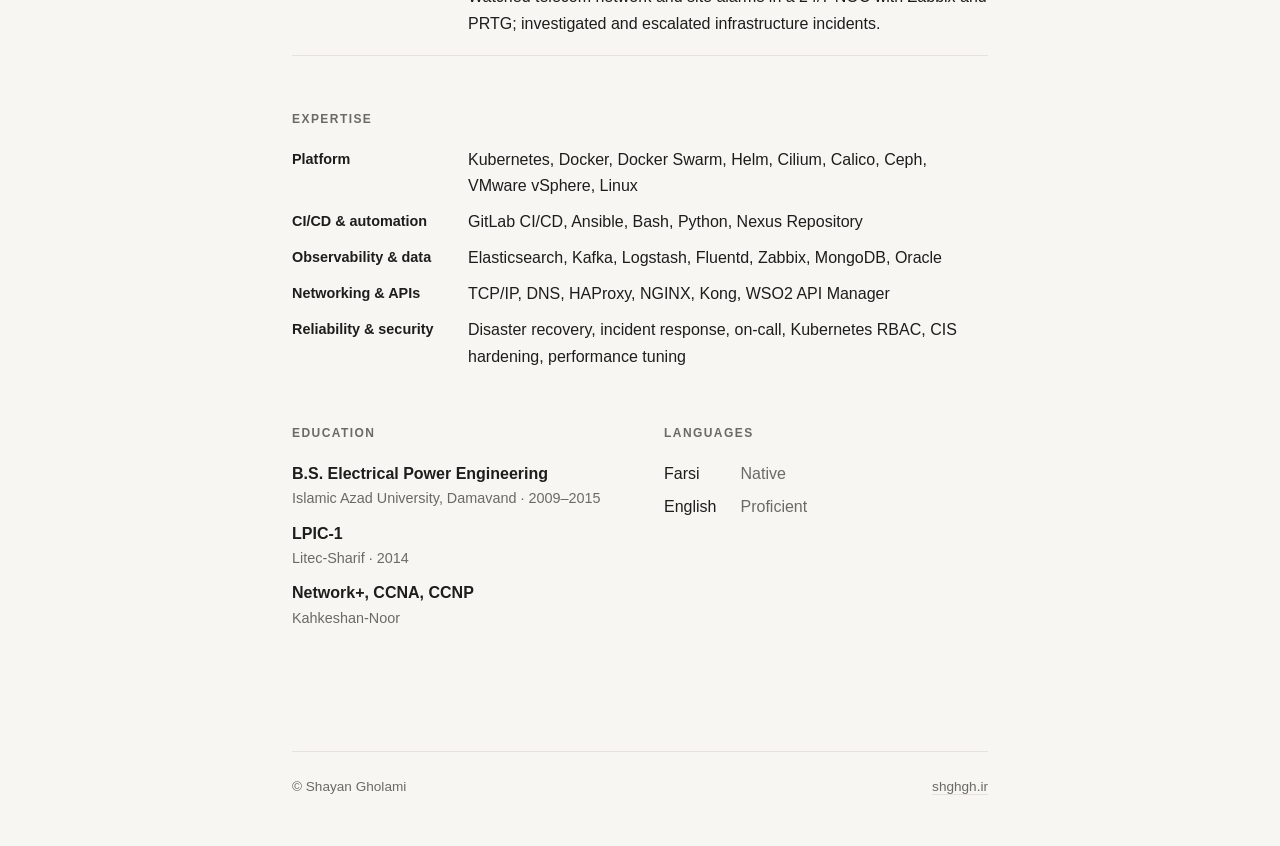
==== commit 9d20a970: "Remove top bar from CV page Name already appears in the intro; drop the CV and Download PDF links. B" ====
--- a/index.html
+++ b/index.html
@@ -23,17 +23,6 @@
 <body>
 
   <div class="wrap">
-    <header class="site-header">
-      <a class="home" href="/">Shayan Gholami</a>
-      <nav class="site-nav" aria-label="Main">
-        <a href="/" aria-current="page">CV</a>
-        <!-- Uncomment once the first post is live:
-        <a href="/blog/">Writing</a>
-        -->
-        <a href="#" onclick="window.print(); return false;" class="no-print">Download PDF</a>
-      </nav>
-    </header>
-
     <main>
 
       <div class="intro">
@@ -223,6 +212,9 @@
 
     <footer class="site-footer">
       <span>© Shayan Gholami</span>
+      <!-- Uncomment once the first post is live:
+      <a href="/blog/">Writing</a>
+      -->
       <a href="https://shghgh.ir/">shghgh.ir</a>
     </footer>
   </div>
--- a/css/style.css
+++ b/css/style.css
@@ -94,6 +94,7 @@
 .site-nav a[aria-current="page"] { color: var(--text); }
 
 main { padding-block: 2rem 4rem; }
+.wrap > main:first-child { padding-top: 4rem; } /* pages without a header */
 
 .site-footer {
   border-top: 1px solid var(--line);
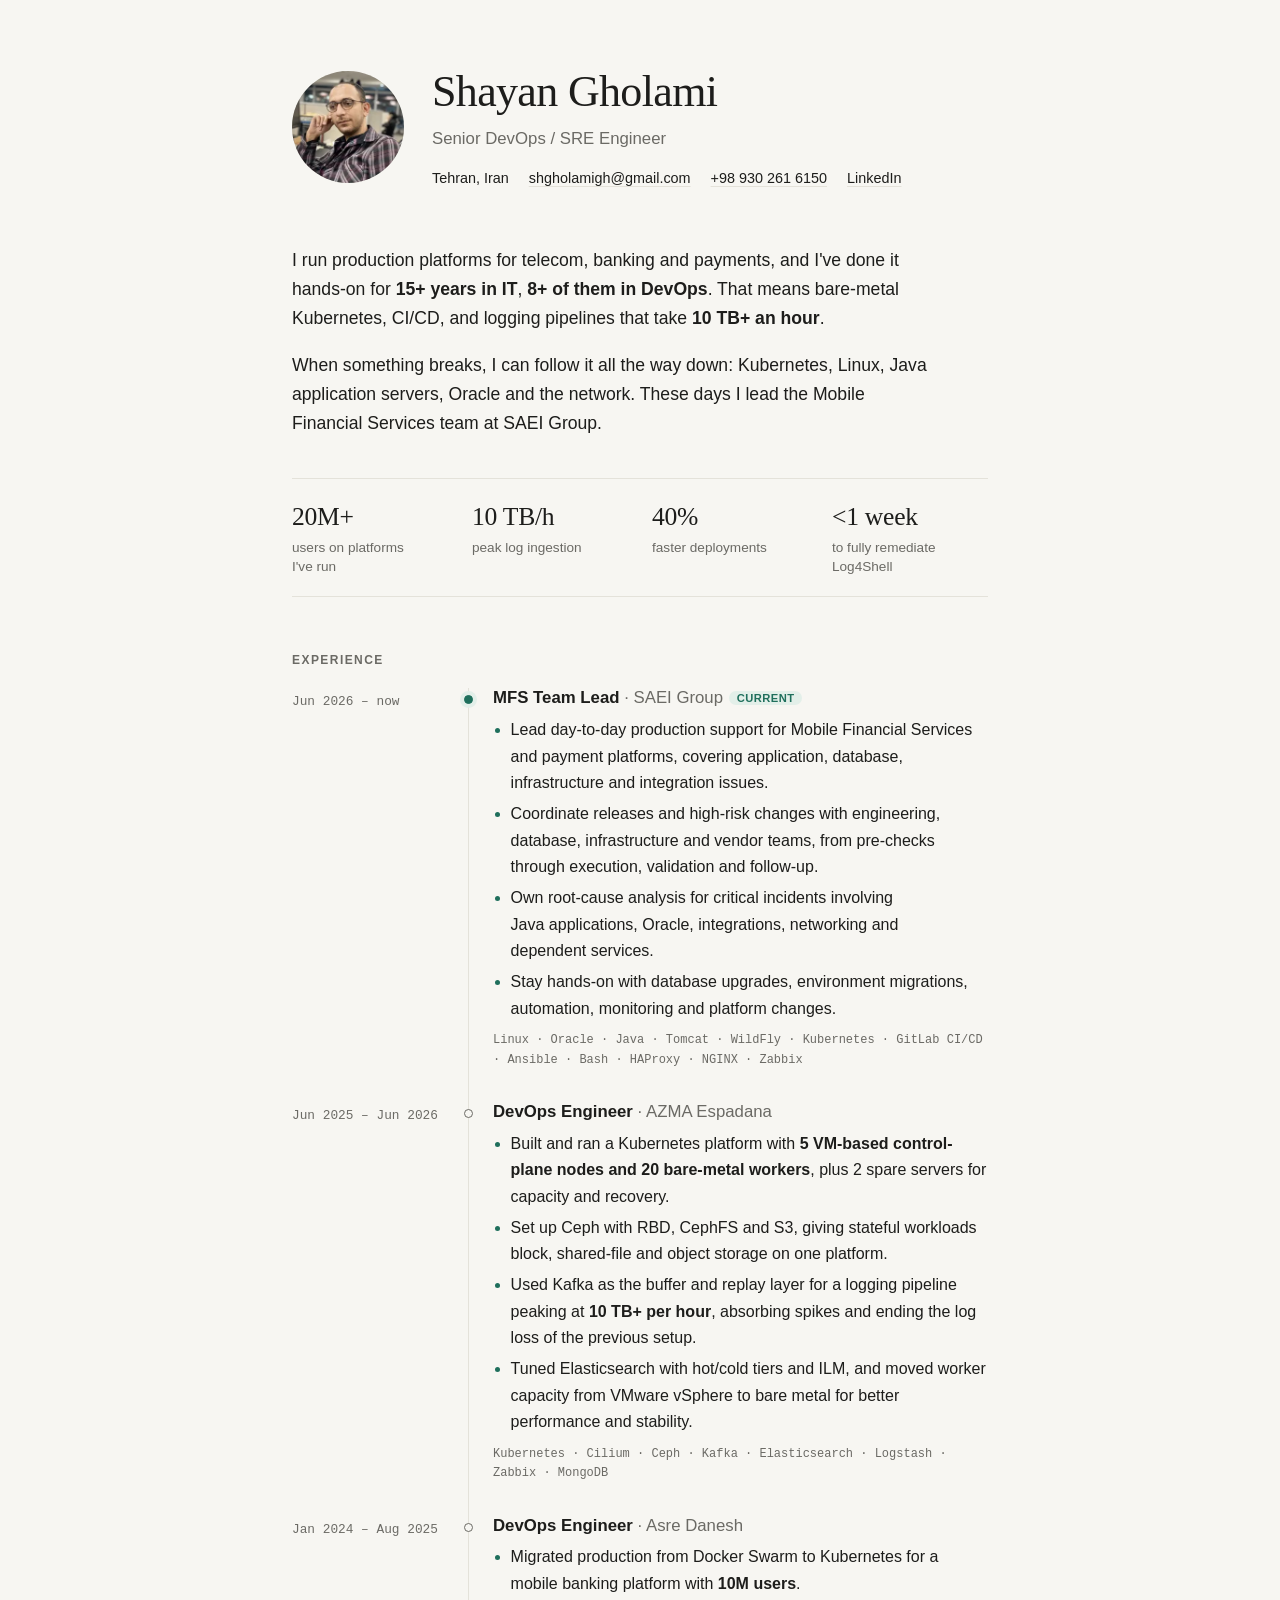
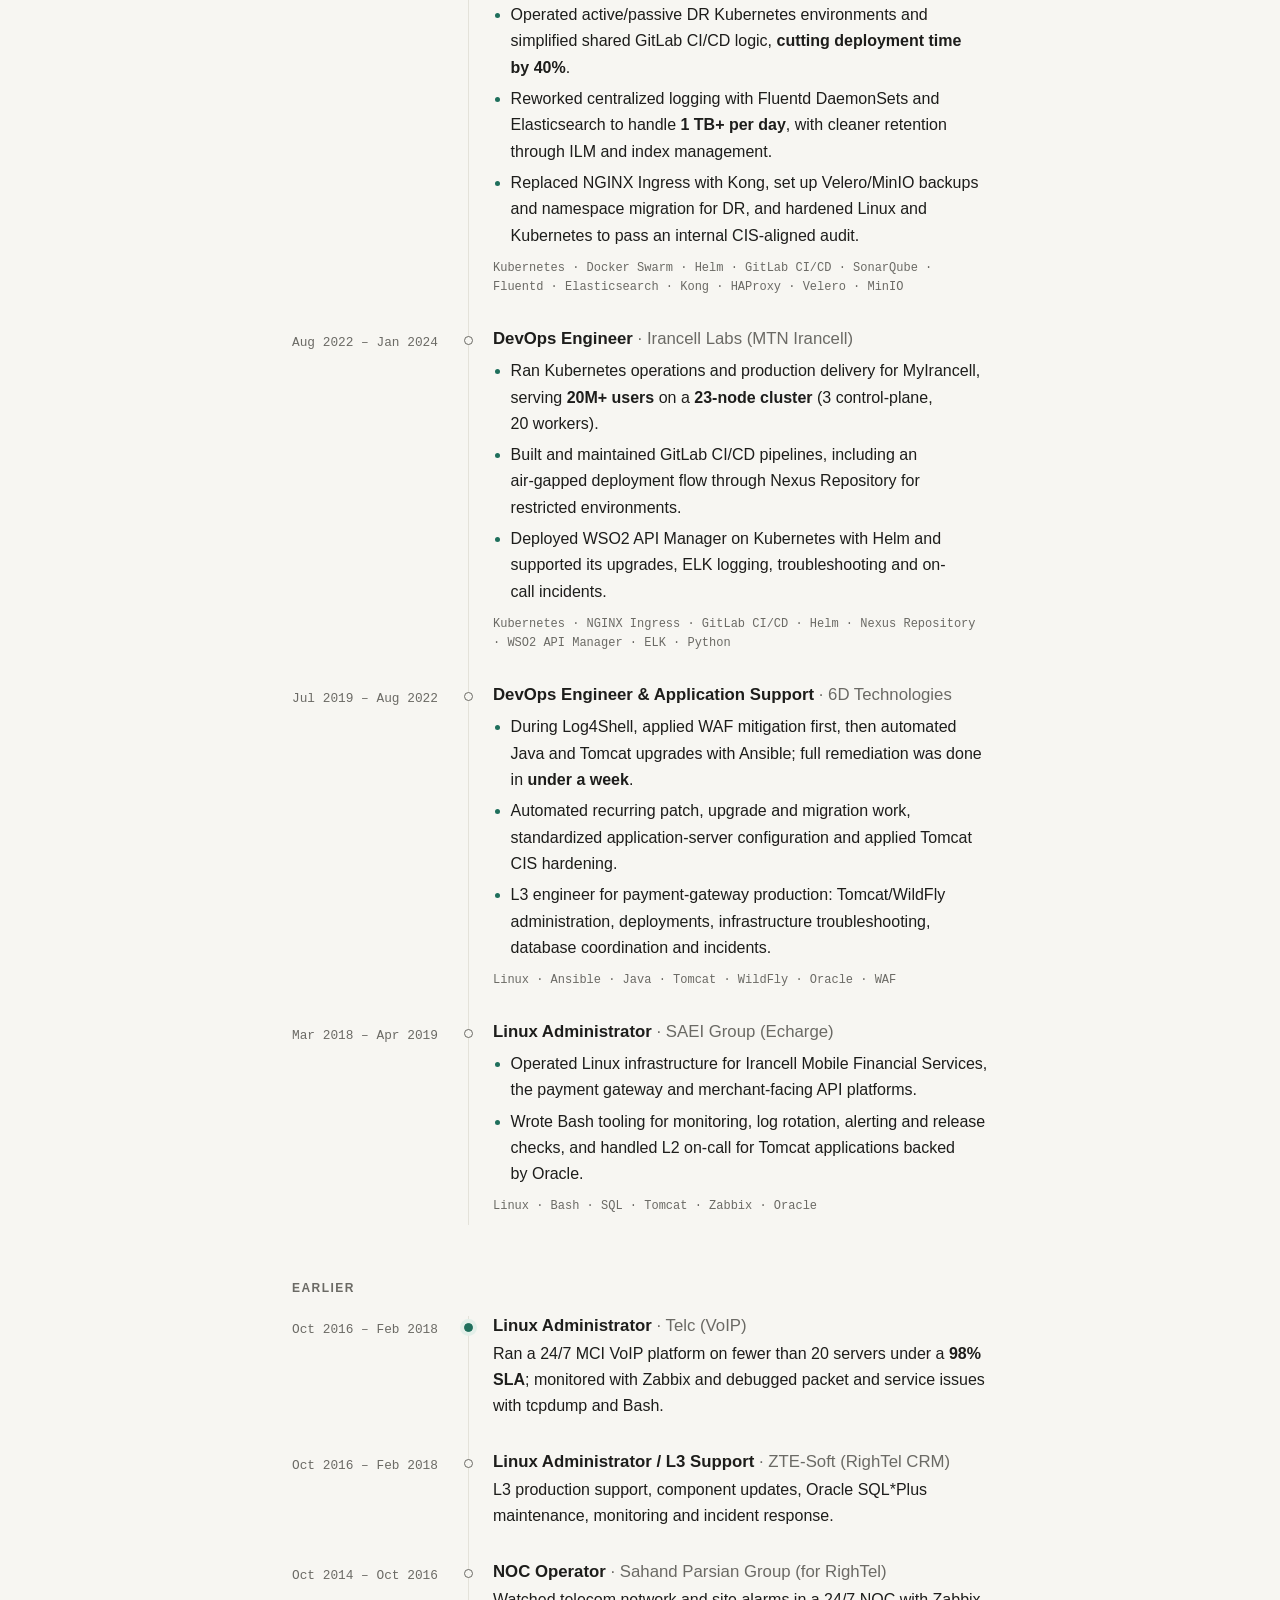
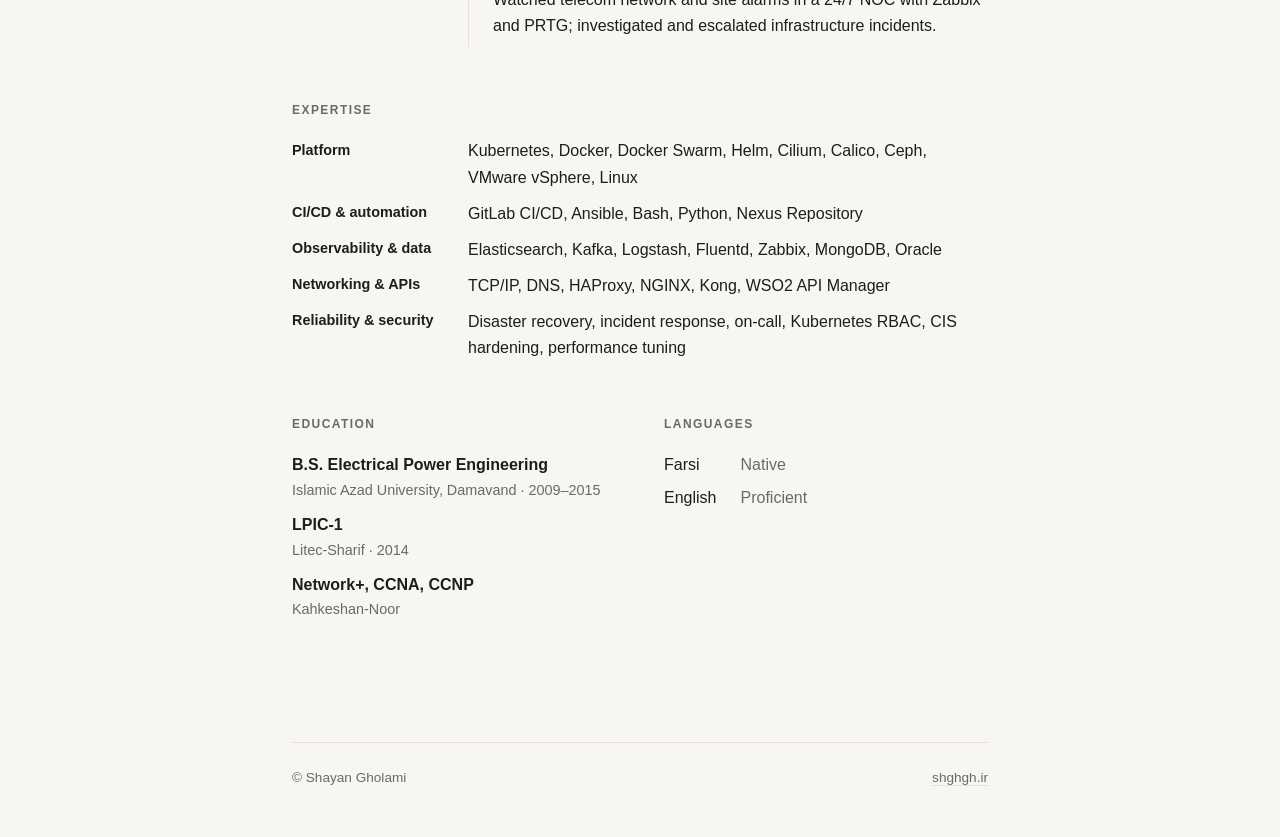
==== commit 4df140be: "Modernize CV with CSS-only timeline and motion Timeline rail for experience, staggered load-in and s" ====
--- a/index.html
+++ b/index.html
@@ -26,7 +26,7 @@
     <main>
 
       <div class="intro">
-        <img class="avatar" src="img/shayan.jpg" width="434" height="325" alt="Portrait of Shayan Gholami">
+        <img class="avatar" src="img/avatar.webp" width="240" height="240" alt="Portrait of Shayan Gholami" fetchpriority="high" decoding="async">
         <div>
           <h1>Shayan Gholami</h1>
           <p class="role">Senior DevOps / SRE Engineer</p>
--- a/css/style.css
+++ b/css/style.css
@@ -130,6 +130,9 @@
 
 p + p { margin-top: 1em; }
 
+h1, h2, h3 { text-wrap: balance; }
+p, li { text-wrap: pretty; }
+
 .muted { color: var(--muted); }
 
 /* Intro ------------------------------------------------------------------- */
@@ -203,15 +206,45 @@
 
 section { margin-bottom: 3.5rem; }
 
-/* A dated entry: date in the left column, content on the right. */
+/* A dated entry: date in the left column, content on the right.
+   The content column carries a continuous timeline rail with a dot per entry. */
 .entry {
   display: grid;
   grid-template-columns: 9.5rem 1fr;
   gap: 0.25rem 1.5rem;
-  padding-block: 1.1rem;
-  border-top: 1px solid var(--line);
-}
-.entry:last-child { border-bottom: 1px solid var(--line); }
+}
+
+.entry > div {
+  position: relative;
+  padding: 0 0 2rem 1.5rem;
+  border-left: 1px solid var(--line);
+}
+.entry:last-child > div { padding-bottom: 0.5rem; }
+
+.entry > div::before {
+  content: "";
+  position: absolute;
+  left: -5px;
+  top: 0.45rem;
+  width: 9px;
+  height: 9px;
+  border-radius: 50%;
+  background: var(--bg);
+  border: 1.5px solid var(--muted);
+  transition: border-color 0.2s, background-color 0.2s;
+}
+.entry:first-of-type > div::before {
+  background: var(--accent);
+  border-color: var(--accent);
+  box-shadow: 0 0 0 4px var(--accent-soft);
+}
+
+.entry h3 { transition: color 0.2s; }
+
+@media (hover: hover) {
+  .entry:hover h3 { color: var(--accent); }
+  .entry:hover > div::before { border-color: var(--accent); }
+}
 
 .entry time,
 .entry .when {
@@ -331,6 +364,39 @@
 }
 .prose pre code { background: none; padding: 0; }
 
+/* Motion: CSS only, skipped for people who ask for less motion ------------- */
+
+@media (prefers-reduced-motion: no-preference) {
+  @keyframes rise {
+    from { opacity: 0; transform: translateY(10px); }
+  }
+
+  /* The top of the page settles in once, in sequence. */
+  .intro,
+  .summary,
+  .stats { animation: rise 0.6s cubic-bezier(0.2, 0.7, 0.2, 1) both; }
+  .summary { animation-delay: 0.08s; }
+  .stats { animation-delay: 0.16s; }
+
+  /* Further down, entries rise as they scroll into view
+     (browsers without scroll timelines just show them). */
+  @supports (animation-timeline: view()) {
+    .entry,
+    .skills,
+    .columns {
+      animation: rise linear both;
+      animation-timeline: view();
+      animation-range: entry 0% entry 40%;
+    }
+  }
+}
+
+/* Large screens: scale everything up a touch ------------------------------ */
+
+@media (min-width: 1600px) {
+  html { font-size: 112.5%; }
+}
+
 /* Small screens ----------------------------------------------------------- */
 
 @media (max-width: 600px) {
@@ -341,6 +407,15 @@
   .post-list li { grid-template-columns: 1fr; gap: 0.15rem; }
   .skills dd + dt { margin-top: 0.6rem; }
   .stats { grid-template-columns: repeat(2, 1fr); }
+
+  /* Dates stack above the content, so the rail moves to the whole entry. */
+  .entry {
+    position: relative;
+    padding: 0 0 1.75rem 1.25rem;
+    border-left: 1px solid var(--line);
+  }
+  .entry > div { position: static; padding: 0; border: 0; }
+  .entry:last-child { padding-bottom: 0.5rem; }
 }
 
 /* Print: the CV should come out clean on paper / PDF ---------------------- */
@@ -374,6 +449,7 @@
   .stats strong { font-size: 1.25rem; }
   main { padding: 0; }
   section, .summary, .intro { margin-bottom: 1.25rem; }
-  .entry { padding-block: 0.5rem; }
+  .entry > div { padding-bottom: 0.9rem; }
+  *, *::before { animation: none !important; transition: none !important; }
   a { text-decoration: none; }
 }
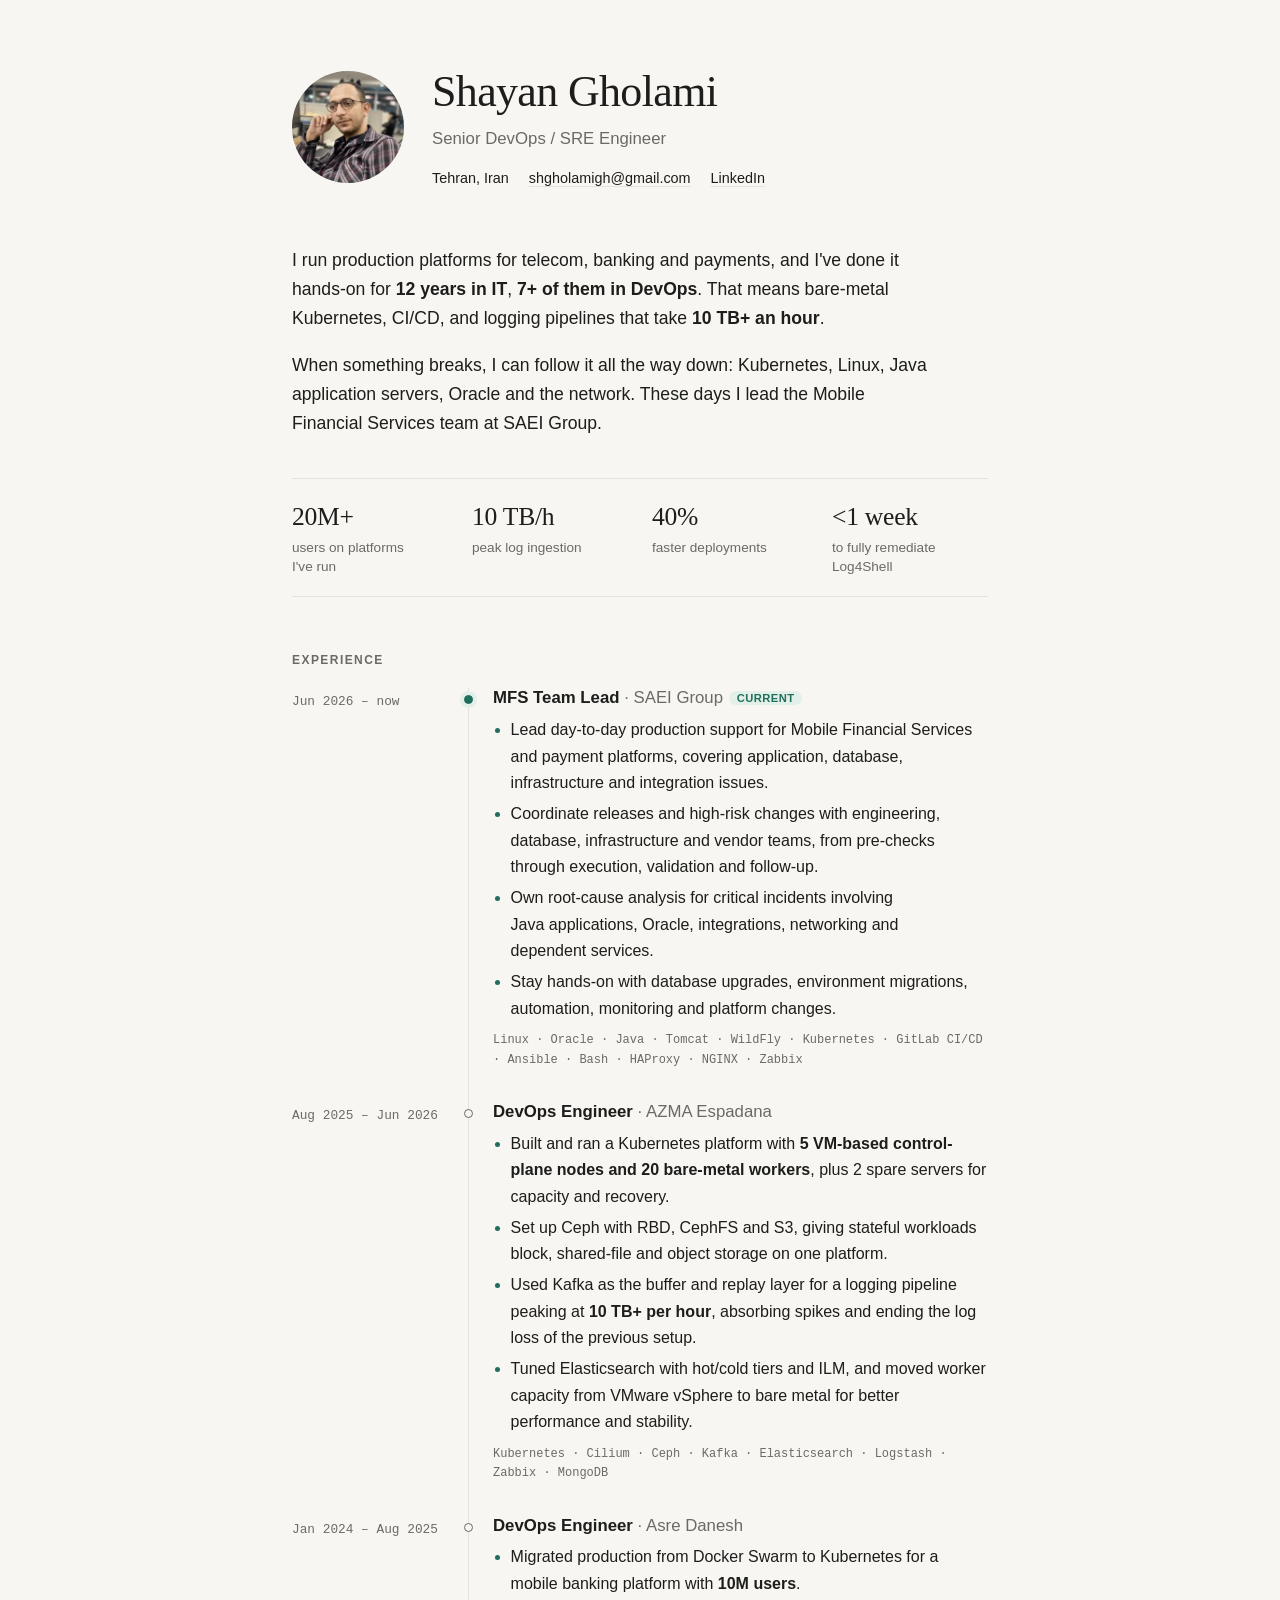
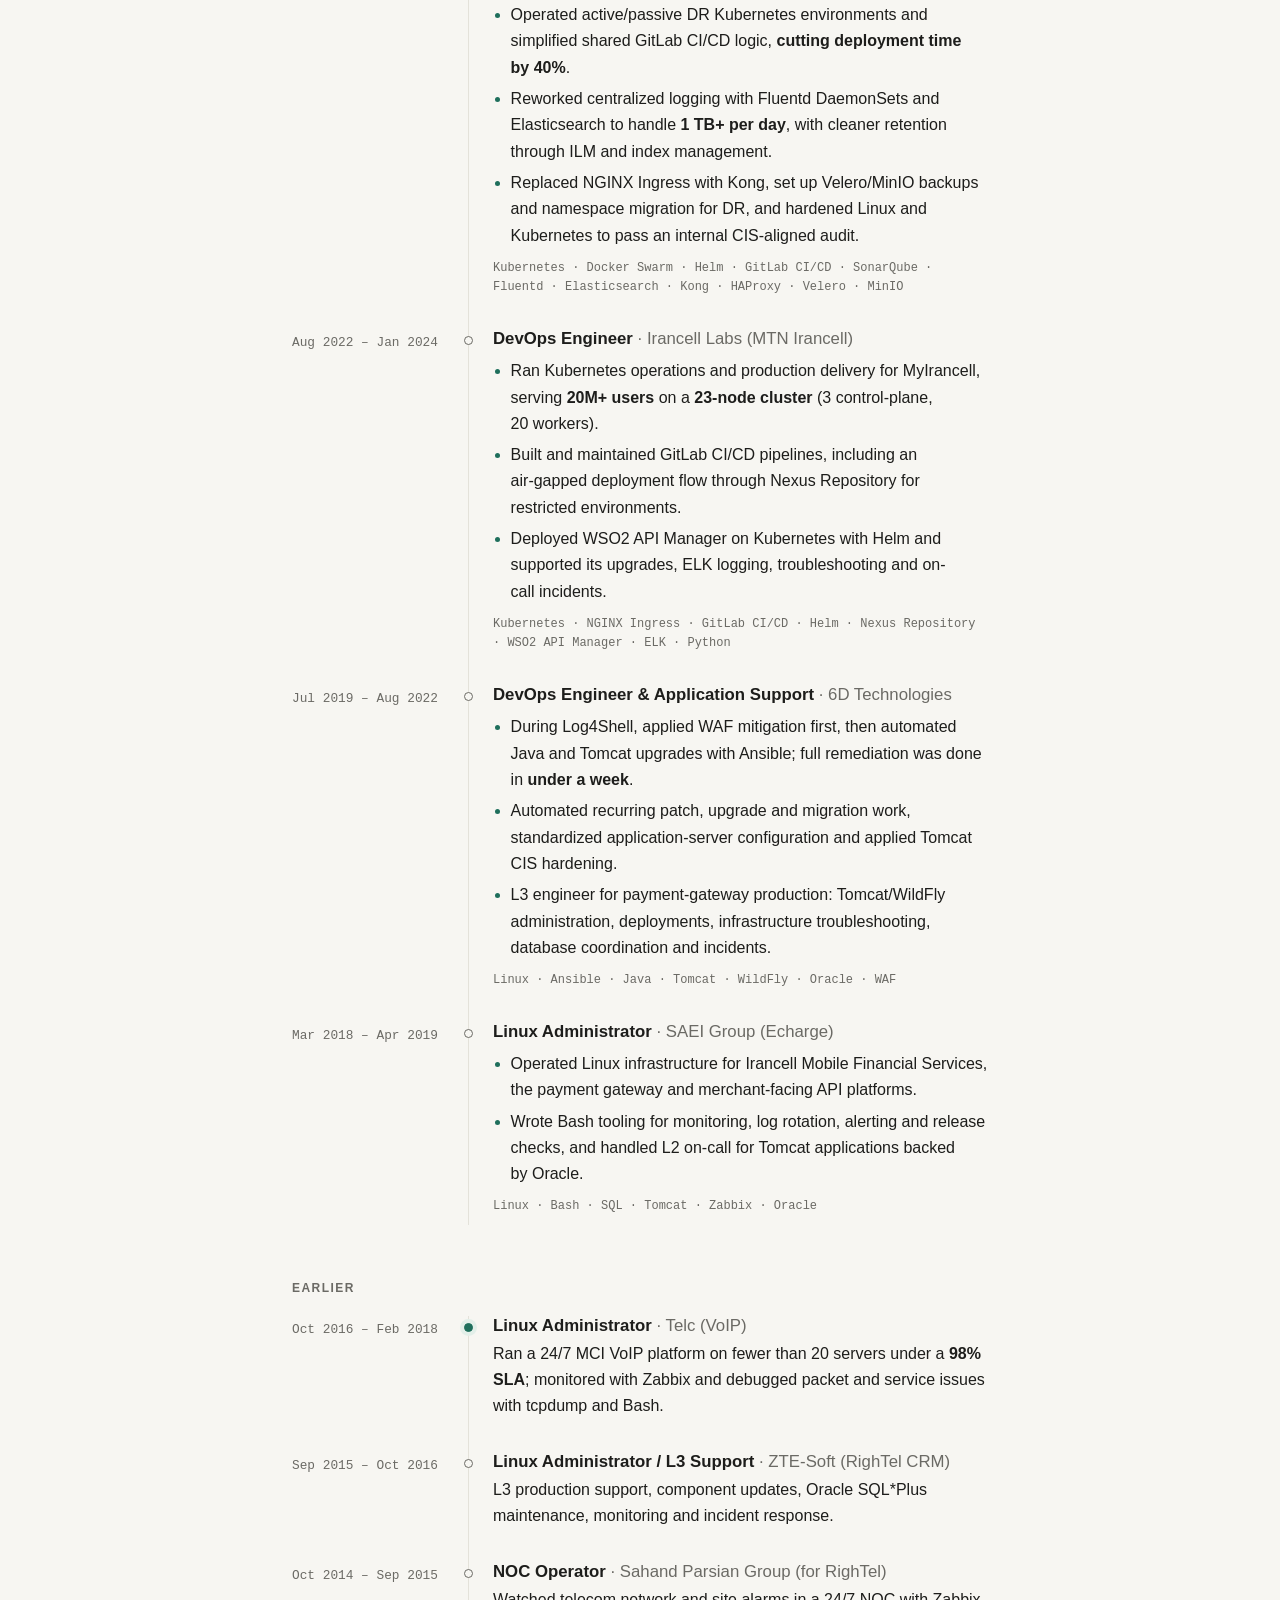
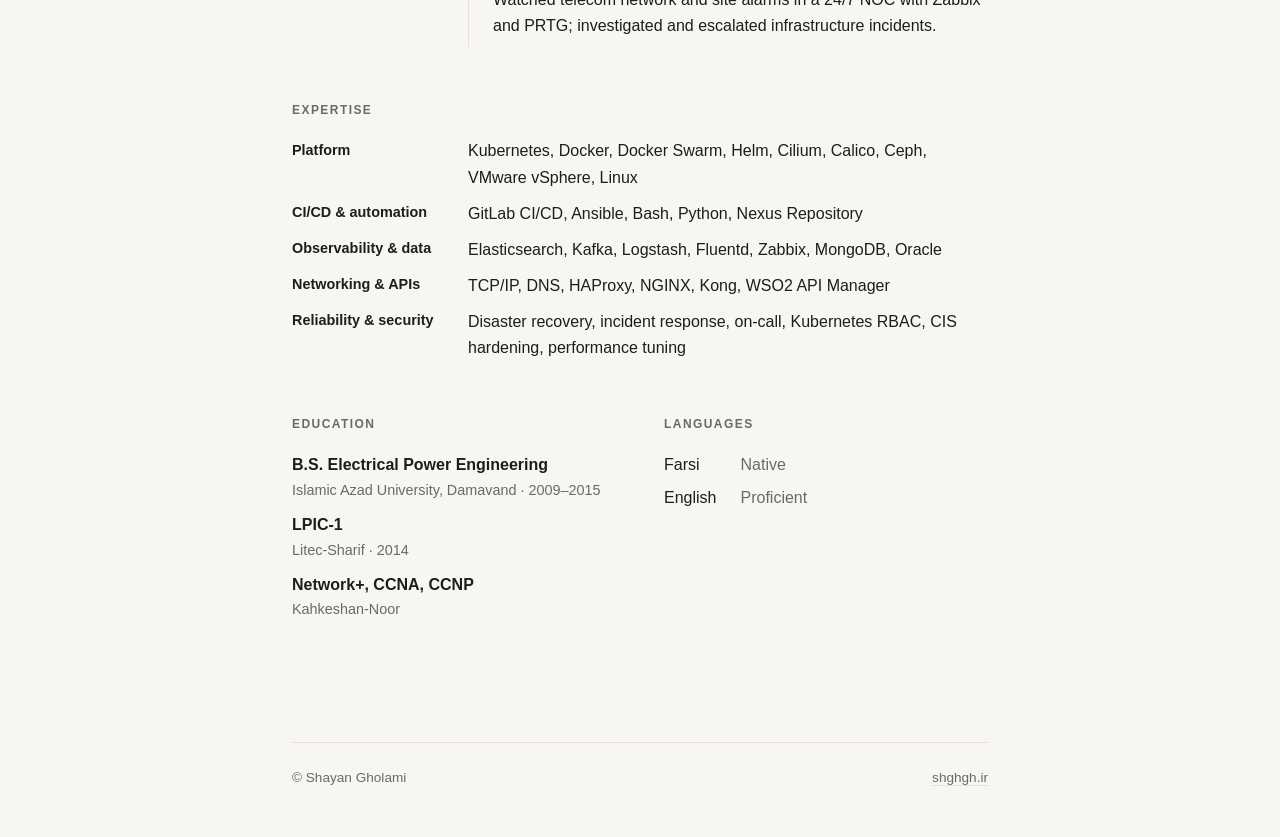
==== commit b180bf4d: "Fix job dates, drop phone number, use relative links Dates follow the old CV (ZTE-Soft, NOC) and AZM" ====
--- a/index.html
+++ b/index.html
@@ -33,7 +33,6 @@
           <ul class="contact">
             <li>Tehran, Iran</li>
             <li><a href="mailto:shgholamigh@gmail.com">shgholamigh@gmail.com</a></li>
-            <li><a href="tel:+989302616150">+98 930 261 6150</a></li>
             <li><a href="https://www.linkedin.com/in/shayan-gholami-b757b8a7/">LinkedIn</a></li>
           </ul>
         </div>
@@ -42,7 +41,7 @@
       <div class="summary">
         <p>
           I run production platforms for telecom, banking and payments, and I've done it hands-on for
-          <strong>15+ years in IT</strong>, <strong>8+ of them in DevOps</strong>. That means bare-metal
+          <strong>12 years in IT</strong>, <strong>7+ of them in DevOps</strong>. That means bare-metal
           Kubernetes, CI/CD, and logging pipelines that take <strong>10&nbsp;TB+ an hour</strong>.
         </p>
         <p>
@@ -76,7 +75,7 @@
         </article>
 
         <article class="entry">
-          <span class="when"><time datetime="2025-06">Jun 2025</time> – <time datetime="2026-06">Jun 2026</time></span>
+          <span class="when"><time datetime="2025-08">Aug 2025</time> – <time datetime="2026-06">Jun 2026</time></span>
           <div>
             <h3>DevOps Engineer <span class="org">· AZMA Espadana</span></h3>
             <ul>
@@ -154,7 +153,7 @@
         </article>
 
         <article class="entry">
-          <span class="when"><time datetime="2016-10">Oct 2016</time> – <time datetime="2018-02">Feb 2018</time></span>
+          <span class="when"><time datetime="2015-09">Sep 2015</time> – <time datetime="2016-10">Oct 2016</time></span>
           <div>
             <h3>Linux Administrator / L3 Support <span class="org">· ZTE-Soft (RighTel CRM)</span></h3>
             <p>L3 production support, component updates, Oracle SQL*Plus maintenance, monitoring and incident response.</p>
@@ -162,7 +161,7 @@
         </article>
 
         <article class="entry">
-          <span class="when"><time datetime="2014-10">Oct 2014</time> – <time datetime="2016-10">Oct 2016</time></span>
+          <span class="when"><time datetime="2014-10">Oct 2014</time> – <time datetime="2015-09">Sep 2015</time></span>
           <div>
             <h3>NOC Operator <span class="org">· Sahand Parsian Group (for RighTel)</span></h3>
             <p>Watched telecom network and site alarms in a 24/7 NOC with Zabbix and PRTG; investigated and escalated infrastructure incidents.</p>
@@ -213,7 +212,7 @@
     <footer class="site-footer">
       <span>© Shayan Gholami</span>
       <!-- Uncomment once the first post is live:
-      <a href="/blog/">Writing</a>
+      <a href="blog/index.html">Writing</a>
       -->
       <a href="https://shghgh.ir/">shghgh.ir</a>
     </footer>
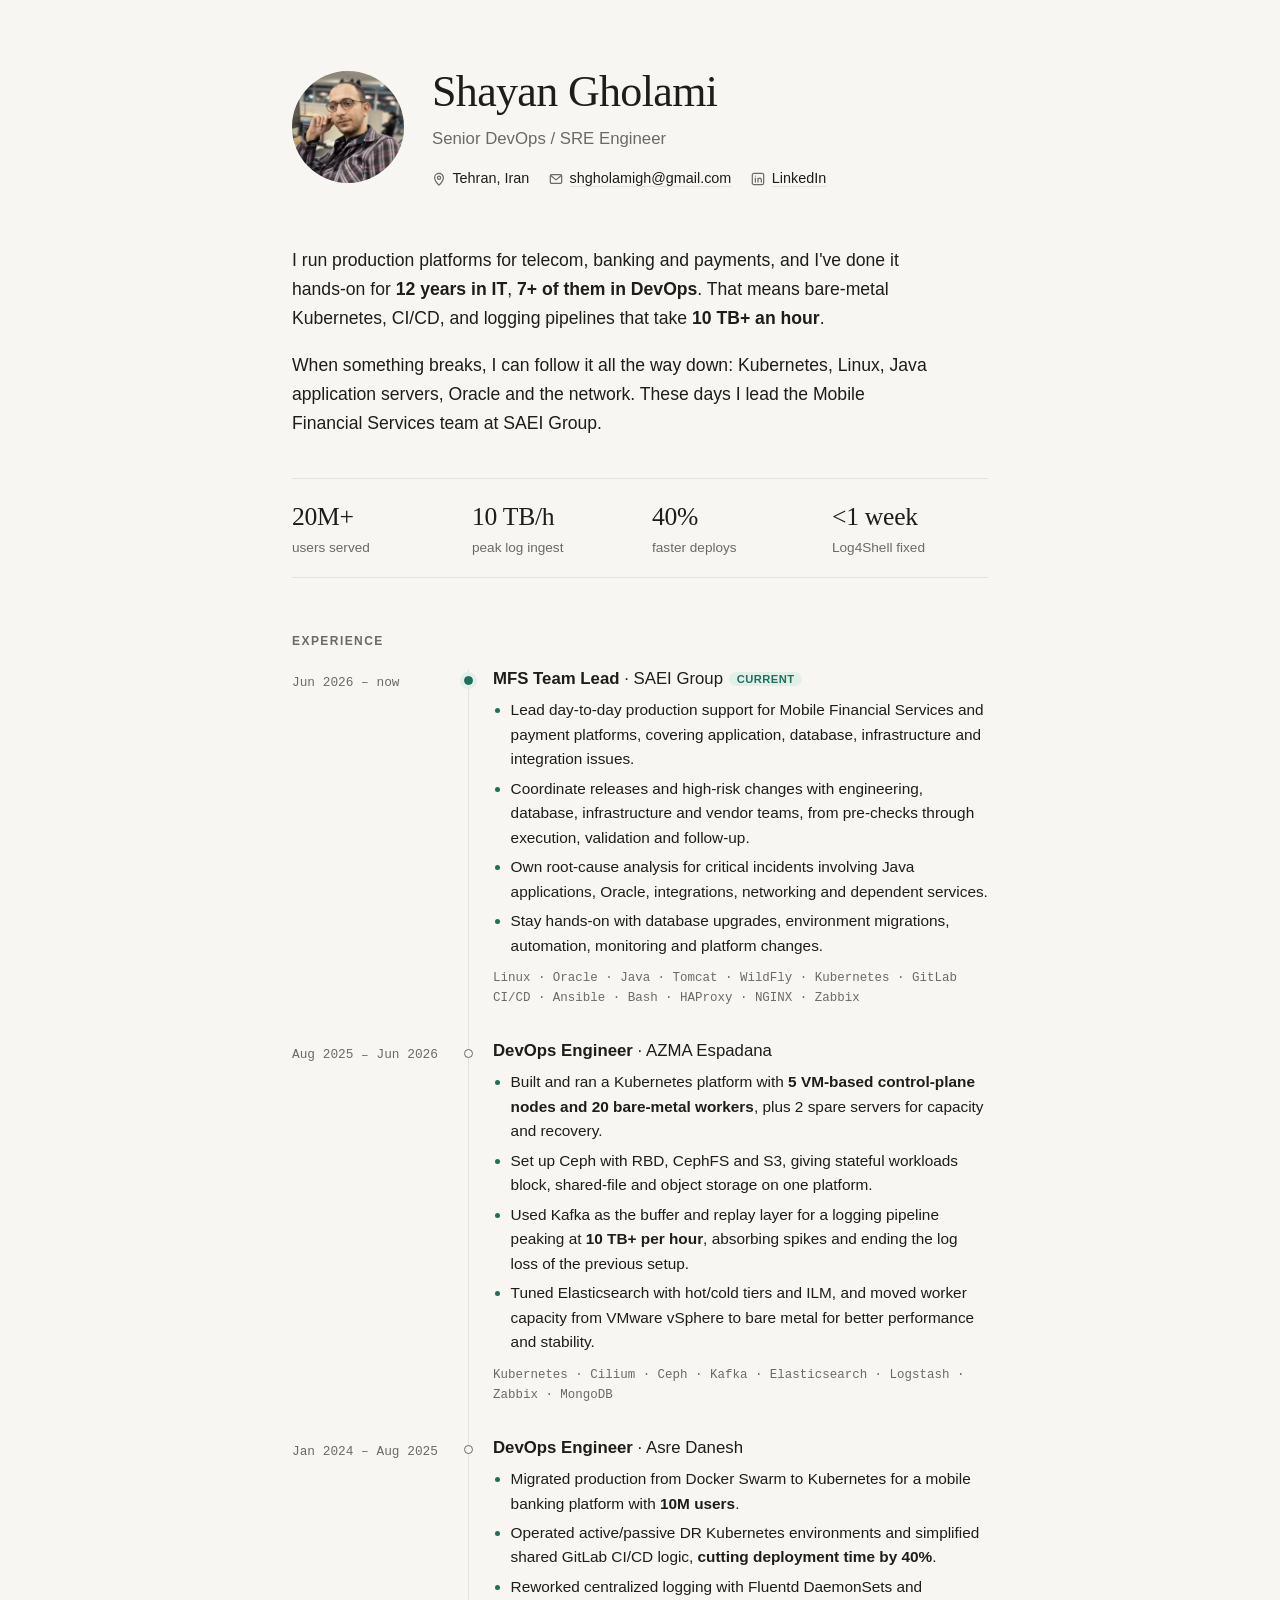
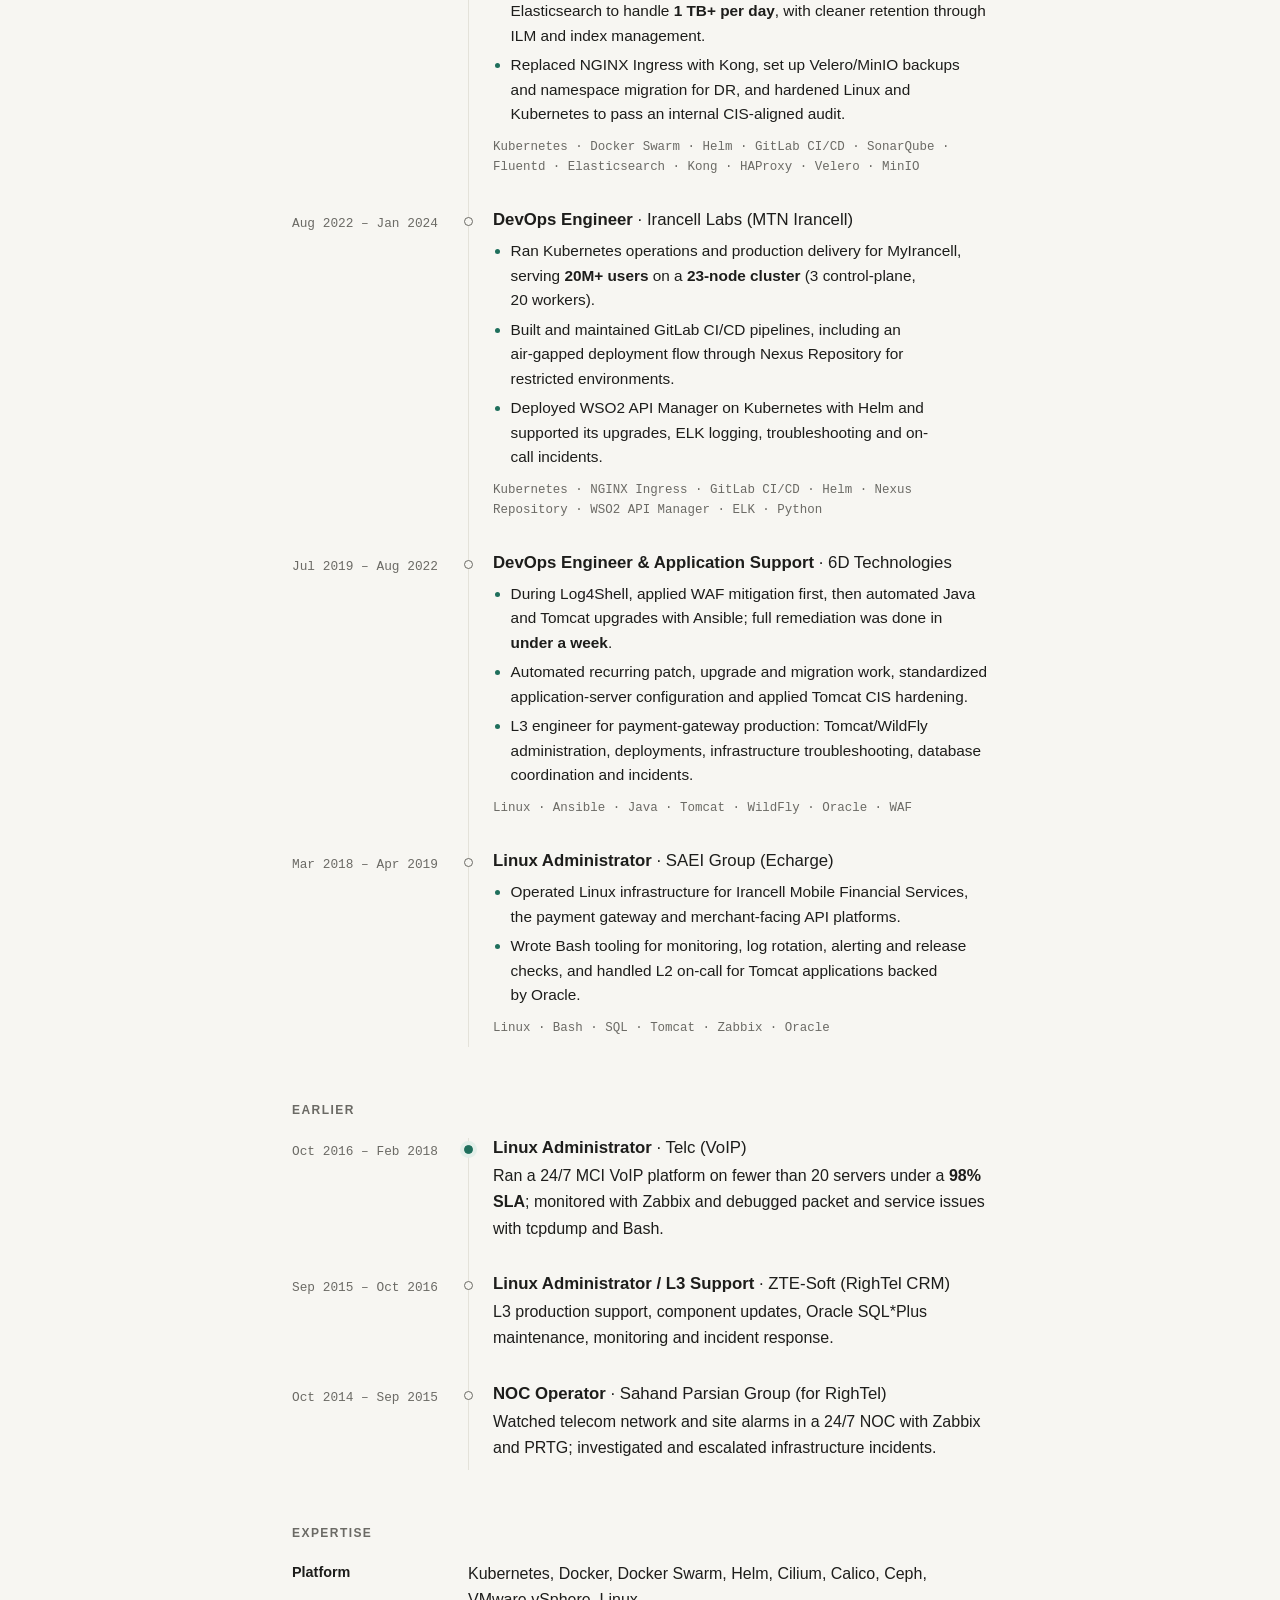
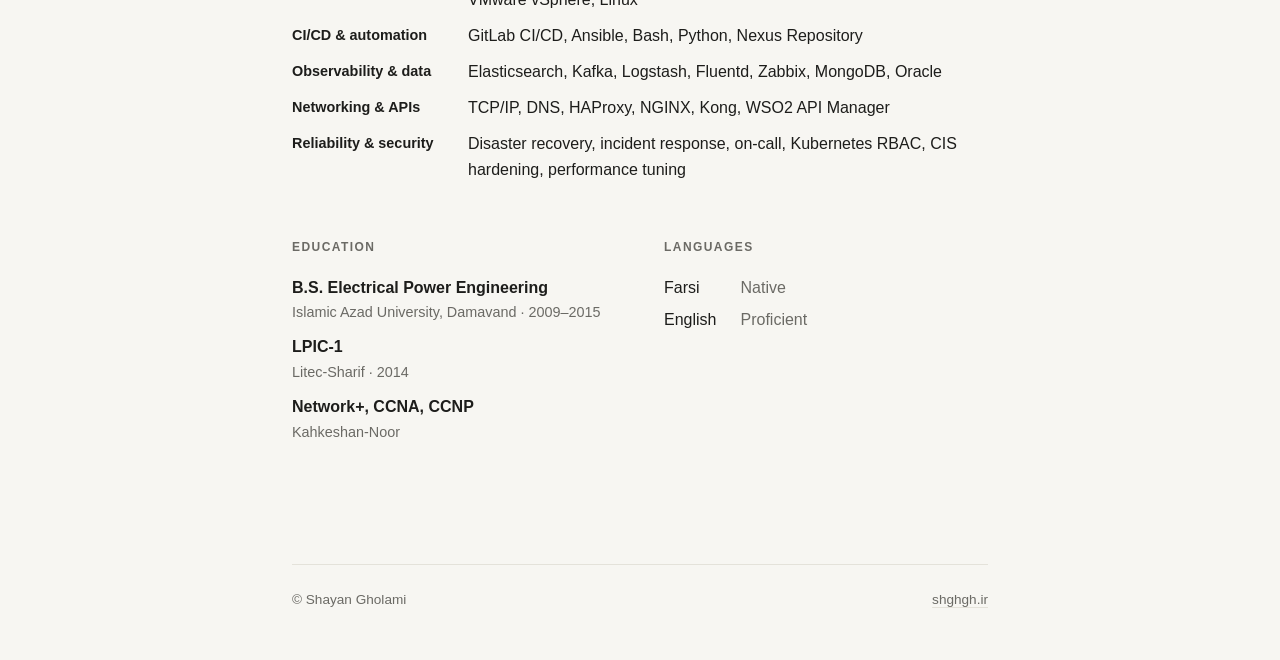
==== commit 3800adb6: "Polish CV header, stats and experience readability Inline SVG contact icons, shorter stat labels, co" ====
--- a/index.html
+++ b/index.html
@@ -31,9 +31,9 @@
           <h1>Shayan Gholami</h1>
           <p class="role">Senior DevOps / SRE Engineer</p>
           <ul class="contact">
-            <li>Tehran, Iran</li>
-            <li><a href="mailto:shgholamigh@gmail.com">shgholamigh@gmail.com</a></li>
-            <li><a href="https://www.linkedin.com/in/shayan-gholami-b757b8a7/">LinkedIn</a></li>
+            <li><svg viewBox="0 0 16 16" aria-hidden="true"><path d="M8 15s5-4.6 5-8.5a5 5 0 0 0-10 0C3 10.4 8 15 8 15Z"/><circle cx="8" cy="6.5" r="1.8"/></svg>Tehran, Iran</li>
+            <li><svg viewBox="0 0 16 16" aria-hidden="true"><rect x="1.5" y="3" width="13" height="10" rx="1.5"/><path d="m2 4 6 5 6-5"/></svg><a href="mailto:shgholamigh@gmail.com">shgholamigh@gmail.com</a></li>
+            <li><svg viewBox="0 0 16 16" aria-hidden="true"><rect x="1.5" y="1.5" width="13" height="13" rx="2"/><path d="M5 7v4.5M5 4.6v.1M8 11.5V7m0 2.2c0-1.3.9-2.2 2-2.2s1.8.8 1.8 2.1v2.4"/></svg><a href="https://www.linkedin.com/in/shayan-gholami-b757b8a7/">LinkedIn</a></li>
           </ul>
         </div>
       </div>
@@ -51,10 +51,10 @@
       </div>
 
       <ul class="stats" aria-label="Highlights">
-        <li><strong>20M+</strong> users on platforms I've run</li>
-        <li><strong>10&nbsp;TB/h</strong> peak log ingestion</li>
-        <li><strong>40%</strong> faster deployments</li>
-        <li><strong>&lt;1 week</strong> to fully remediate Log4Shell</li>
+        <li><strong>20M+</strong> users served</li>
+        <li><strong>10&nbsp;TB/h</strong> peak log ingest</li>
+        <li><strong>40%</strong> faster deploys</li>
+        <li><strong>&lt;1 week</strong> Log4Shell fixed</li>
       </ul>
 
       <section aria-labelledby="experience">
--- a/css/style.css
+++ b/css/style.css
@@ -168,6 +168,17 @@
   gap: 0.25rem 1.25rem;
   margin-top: 0.9rem;
   font-size: 0.9rem;
+}
+.contact li { display: inline-flex; align-items: center; gap: 0.4rem; }
+.contact svg {
+  width: 14px;
+  height: 14px;
+  flex: none;
+  fill: none;
+  stroke: var(--muted);
+  stroke-width: 1.4;
+  stroke-linecap: round;
+  stroke-linejoin: round;
 }
 
 .summary {
@@ -255,11 +266,13 @@
   white-space: nowrap;
 }
 
-.entry .org { color: var(--muted); font-weight: 400; }
+.entry .org { font-weight: 400; }
 
 .entry ul {
   margin-top: 0.5rem;
   padding-left: 1.1rem;
+  font-size: 0.96rem;
+  line-height: 1.6;
 }
 .entry li + li { margin-top: 0.3rem; }
 .entry li::marker { color: var(--accent); }
@@ -267,9 +280,9 @@
 .entry p { margin-top: 0.25rem; }
 
 .entry .tech {
-  margin-top: 0.6rem;
+  margin-top: 0.7rem;
   font-family: var(--mono);
-  font-size: 0.75rem;
+  font-size: 0.78rem;
   line-height: 1.6;
   color: var(--muted);
 }
@@ -386,7 +399,7 @@
     .columns {
       animation: rise linear both;
       animation-timeline: view();
-      animation-range: entry 0% entry 40%;
+      animation-range: entry 0 entry 6rem;
     }
   }
 }
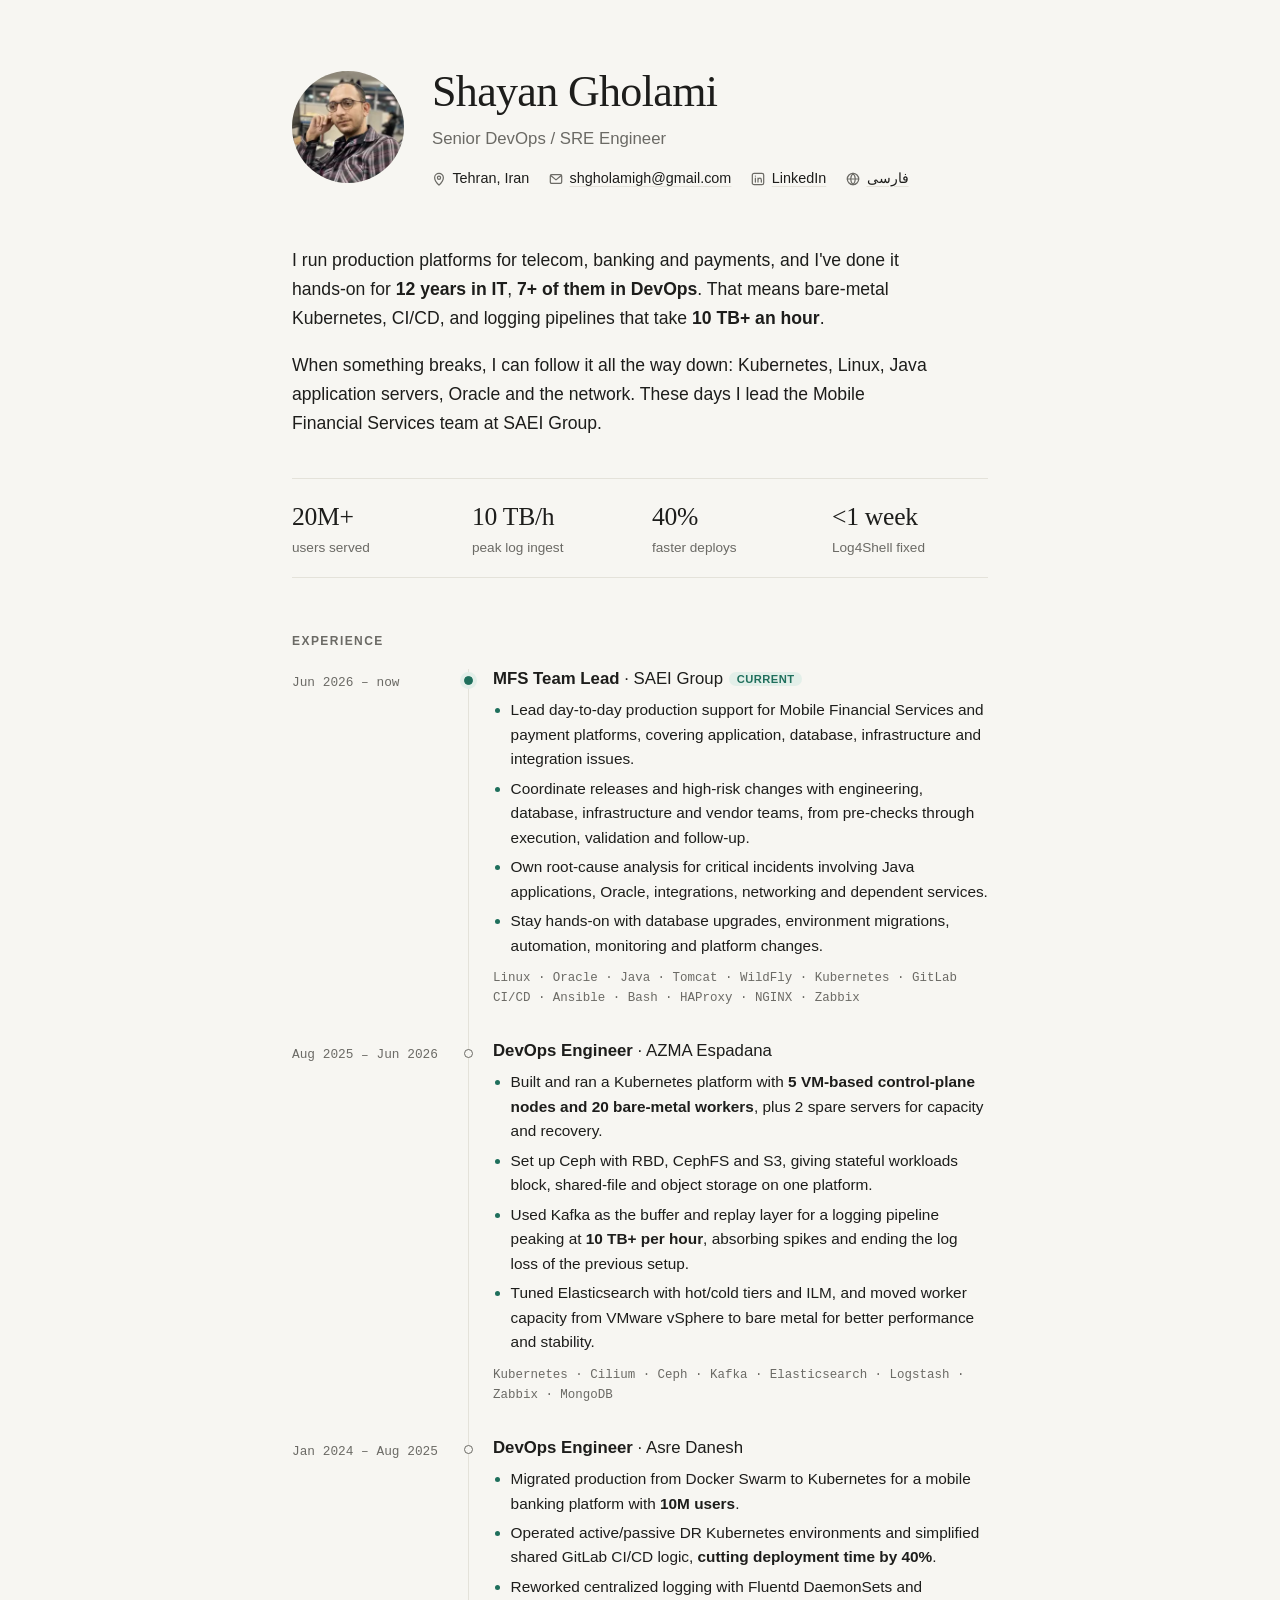
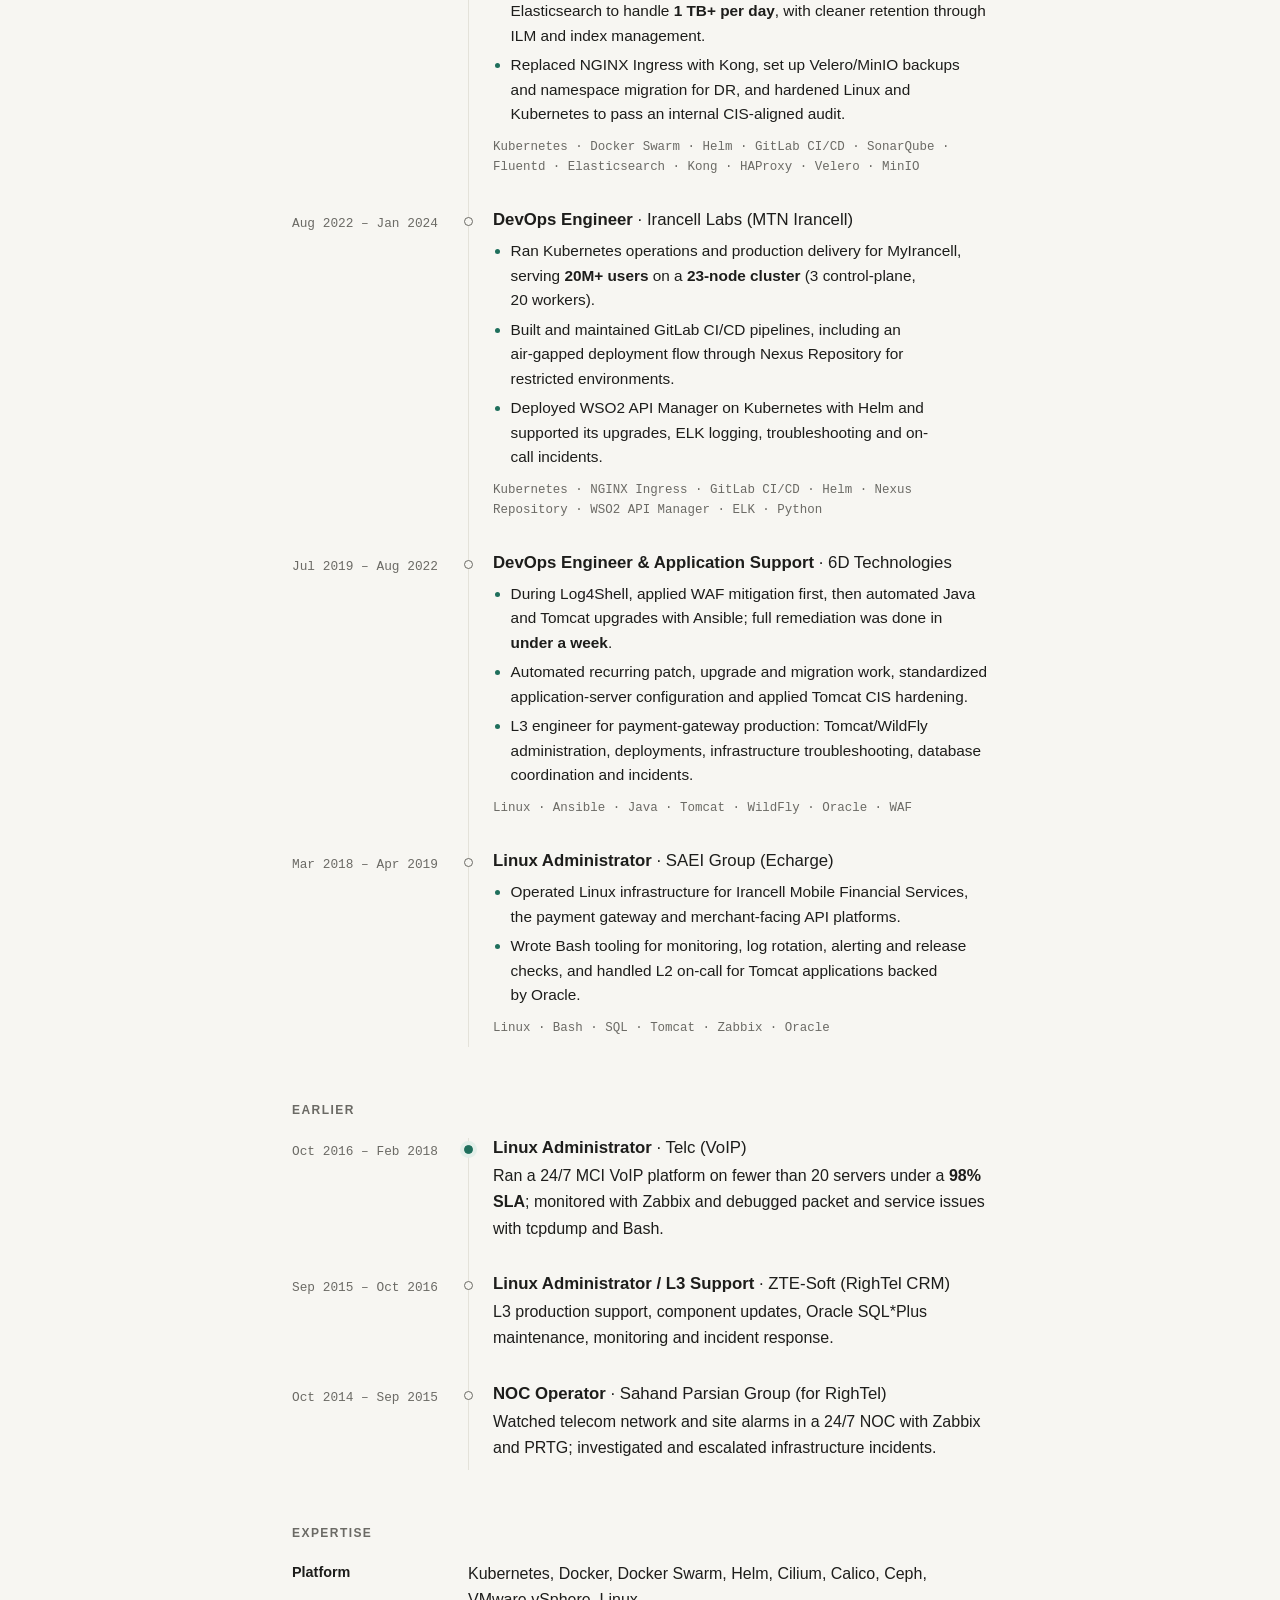
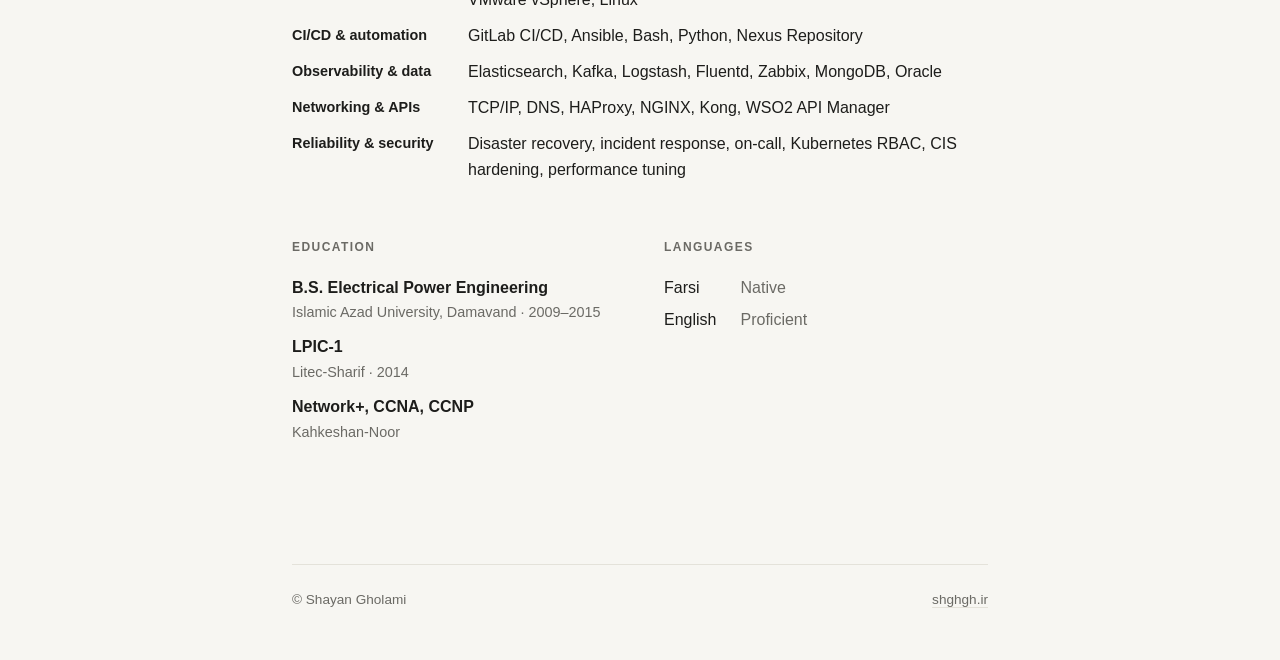
==== commit 02a8ccf1: "Add Persian CV page fa/index.html is a right-to-left translation linked from the English contact lin" ====
--- a/index.html
+++ b/index.html
@@ -17,6 +17,9 @@
   <link rel="icon" type="image/png" sizes="16x16" href="img/favicon-16x16.png">
   <link rel="apple-touch-icon" href="img/apple-touch-icon.png">
   <link rel="manifest" href="img/site.webmanifest">
+
+  <link rel="alternate" hreflang="en" href="https://cv.shghgh.ir/">
+  <link rel="alternate" hreflang="fa" href="https://cv.shghgh.ir/fa/">
 
   <link rel="stylesheet" href="css/style.css">
 </head>
@@ -34,6 +37,7 @@
             <li><svg viewBox="0 0 16 16" aria-hidden="true"><path d="M8 15s5-4.6 5-8.5a5 5 0 0 0-10 0C3 10.4 8 15 8 15Z"/><circle cx="8" cy="6.5" r="1.8"/></svg>Tehran, Iran</li>
             <li><svg viewBox="0 0 16 16" aria-hidden="true"><rect x="1.5" y="3" width="13" height="10" rx="1.5"/><path d="m2 4 6 5 6-5"/></svg><a href="mailto:shgholamigh@gmail.com">shgholamigh@gmail.com</a></li>
             <li><svg viewBox="0 0 16 16" aria-hidden="true"><rect x="1.5" y="1.5" width="13" height="13" rx="2"/><path d="M5 7v4.5M5 4.6v.1M8 11.5V7m0 2.2c0-1.3.9-2.2 2-2.2s1.8.8 1.8 2.1v2.4"/></svg><a href="https://www.linkedin.com/in/shayan-gholami-b757b8a7/">LinkedIn</a></li>
+            <li><svg viewBox="0 0 16 16" aria-hidden="true"><circle cx="8" cy="8" r="6.5"/><path d="M1.5 8h13M8 1.5c-3.5 3.6-3.5 9.4 0 13M8 1.5c3.5 3.6 3.5 9.4 0 13"/></svg><a href="fa/index.html" lang="fa" hreflang="fa">فارسی</a></li>
           </ul>
         </div>
       </div>
--- a/css/style.css
+++ b/css/style.css
@@ -32,6 +32,21 @@
   }
 }
 
+/* Persian page: system fonts with Arabic-script coverage, no serif/mono swaps,
+   and slightly more line height for the taller script. */
+:root:lang(fa) {
+  --sans: system-ui, -apple-system, "Segoe UI", Tahoma, "Noto Sans Arabic", sans-serif;
+  --serif: var(--sans);
+}
+:lang(fa) body { line-height: 1.85; }
+:lang(fa) h1 { font-weight: 700; letter-spacing: 0; }
+:lang(fa) h2 { letter-spacing: 0; font-size: 0.85rem; }
+:lang(fa) .entry .when, :lang(fa) .entry time { font-family: var(--sans); font-size: 0.85rem; }
+:lang(fa) .now { letter-spacing: 0; }
+:lang(fa) .stats strong { font-weight: 700; }
+[dir="ltr"] { unicode-bidi: isolate; }
+[dir="rtl"] .tech[dir="ltr"] { text-align: right; }
+
 /* Reset ------------------------------------------------------------------- */
 
 *, *::before, *::after { box-sizing: border-box; }
@@ -227,15 +242,16 @@
 
 .entry > div {
   position: relative;
-  padding: 0 0 2rem 1.5rem;
-  border-left: 1px solid var(--line);
-}
-.entry:last-child > div { padding-bottom: 0.5rem; }
+  padding-block-end: 2rem;
+  padding-inline-start: 1.5rem;
+  border-inline-start: 1px solid var(--line);
+}
+.entry:last-child > div { padding-block-end: 0.5rem; }
 
 .entry > div::before {
   content: "";
   position: absolute;
-  left: -5px;
+  inset-inline-start: -5px;
   top: 0.45rem;
   width: 9px;
   height: 9px;
@@ -270,7 +286,7 @@
 
 .entry ul {
   margin-top: 0.5rem;
-  padding-left: 1.1rem;
+  padding-inline-start: 1.1rem;
   font-size: 0.96rem;
   line-height: 1.6;
 }
@@ -289,7 +305,7 @@
 
 .now {
   display: inline-block;
-  margin-left: 0.4rem;
+  margin-inline-start: 0.4rem;
   padding: 0 0.45rem;
   border-radius: 999px;
   background: var(--accent-soft);
@@ -353,10 +369,10 @@
   color: var(--text);
   margin: 2.2em 0 0;
 }
-.prose ul, .prose ol { padding-left: 1.3rem; }
+.prose ul, .prose ol { padding-inline-start: 1.3rem; }
 .prose blockquote {
-  border-left: 2px solid var(--accent);
-  padding-left: 1rem;
+  border-inline-start: 2px solid var(--accent);
+  padding-inline-start: 1rem;
   color: var(--muted);
 }
 .prose code {
@@ -424,11 +440,12 @@
   /* Dates stack above the content, so the rail moves to the whole entry. */
   .entry {
     position: relative;
-    padding: 0 0 1.75rem 1.25rem;
-    border-left: 1px solid var(--line);
+    padding-block-end: 1.75rem;
+    padding-inline-start: 1.25rem;
+    border-inline-start: 1px solid var(--line);
   }
   .entry > div { position: static; padding: 0; border: 0; }
-  .entry:last-child { padding-bottom: 0.5rem; }
+  .entry:last-child { padding-block-end: 0.5rem; }
 }
 
 /* Print: the CV should come out clean on paper / PDF ---------------------- */
@@ -462,7 +479,7 @@
   .stats strong { font-size: 1.25rem; }
   main { padding: 0; }
   section, .summary, .intro { margin-bottom: 1.25rem; }
-  .entry > div { padding-bottom: 0.9rem; }
+  .entry > div { padding-block-end: 0.9rem; }
   *, *::before { animation: none !important; transition: none !important; }
   a { text-decoration: none; }
 }
